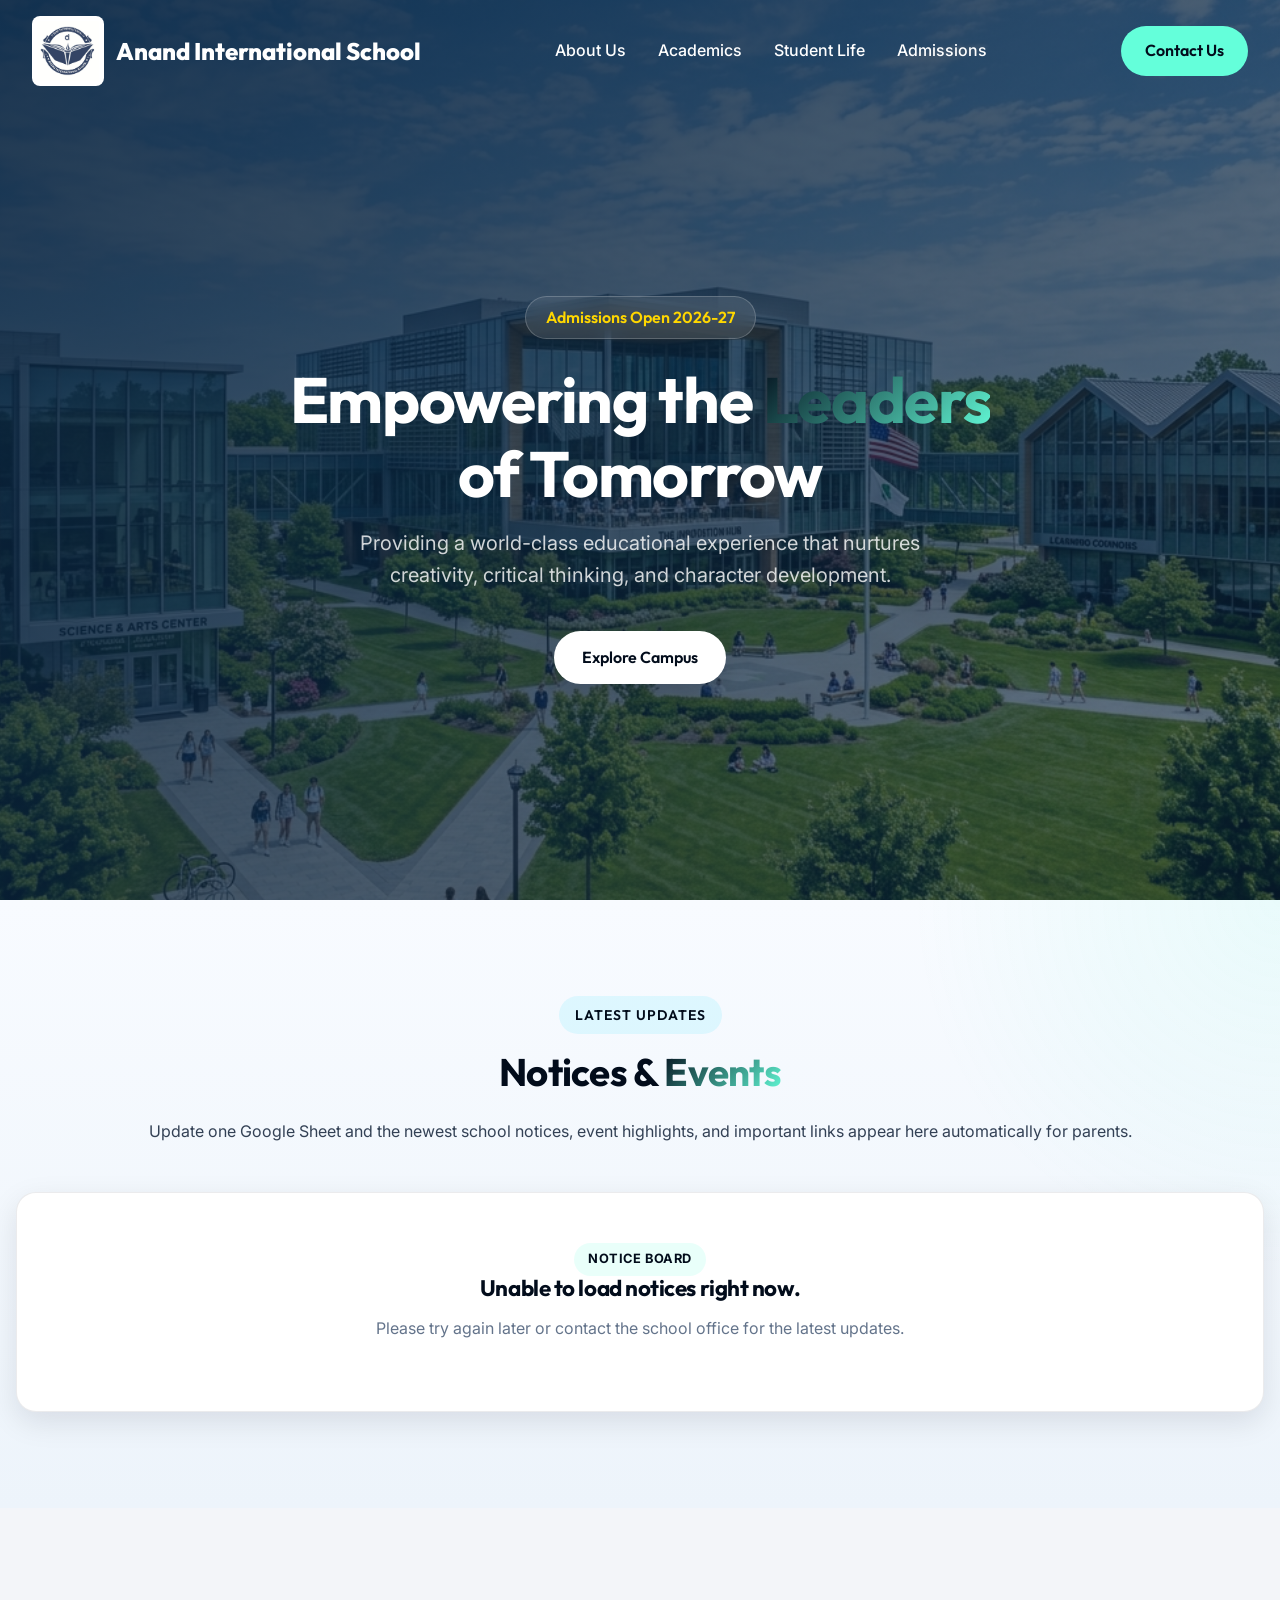
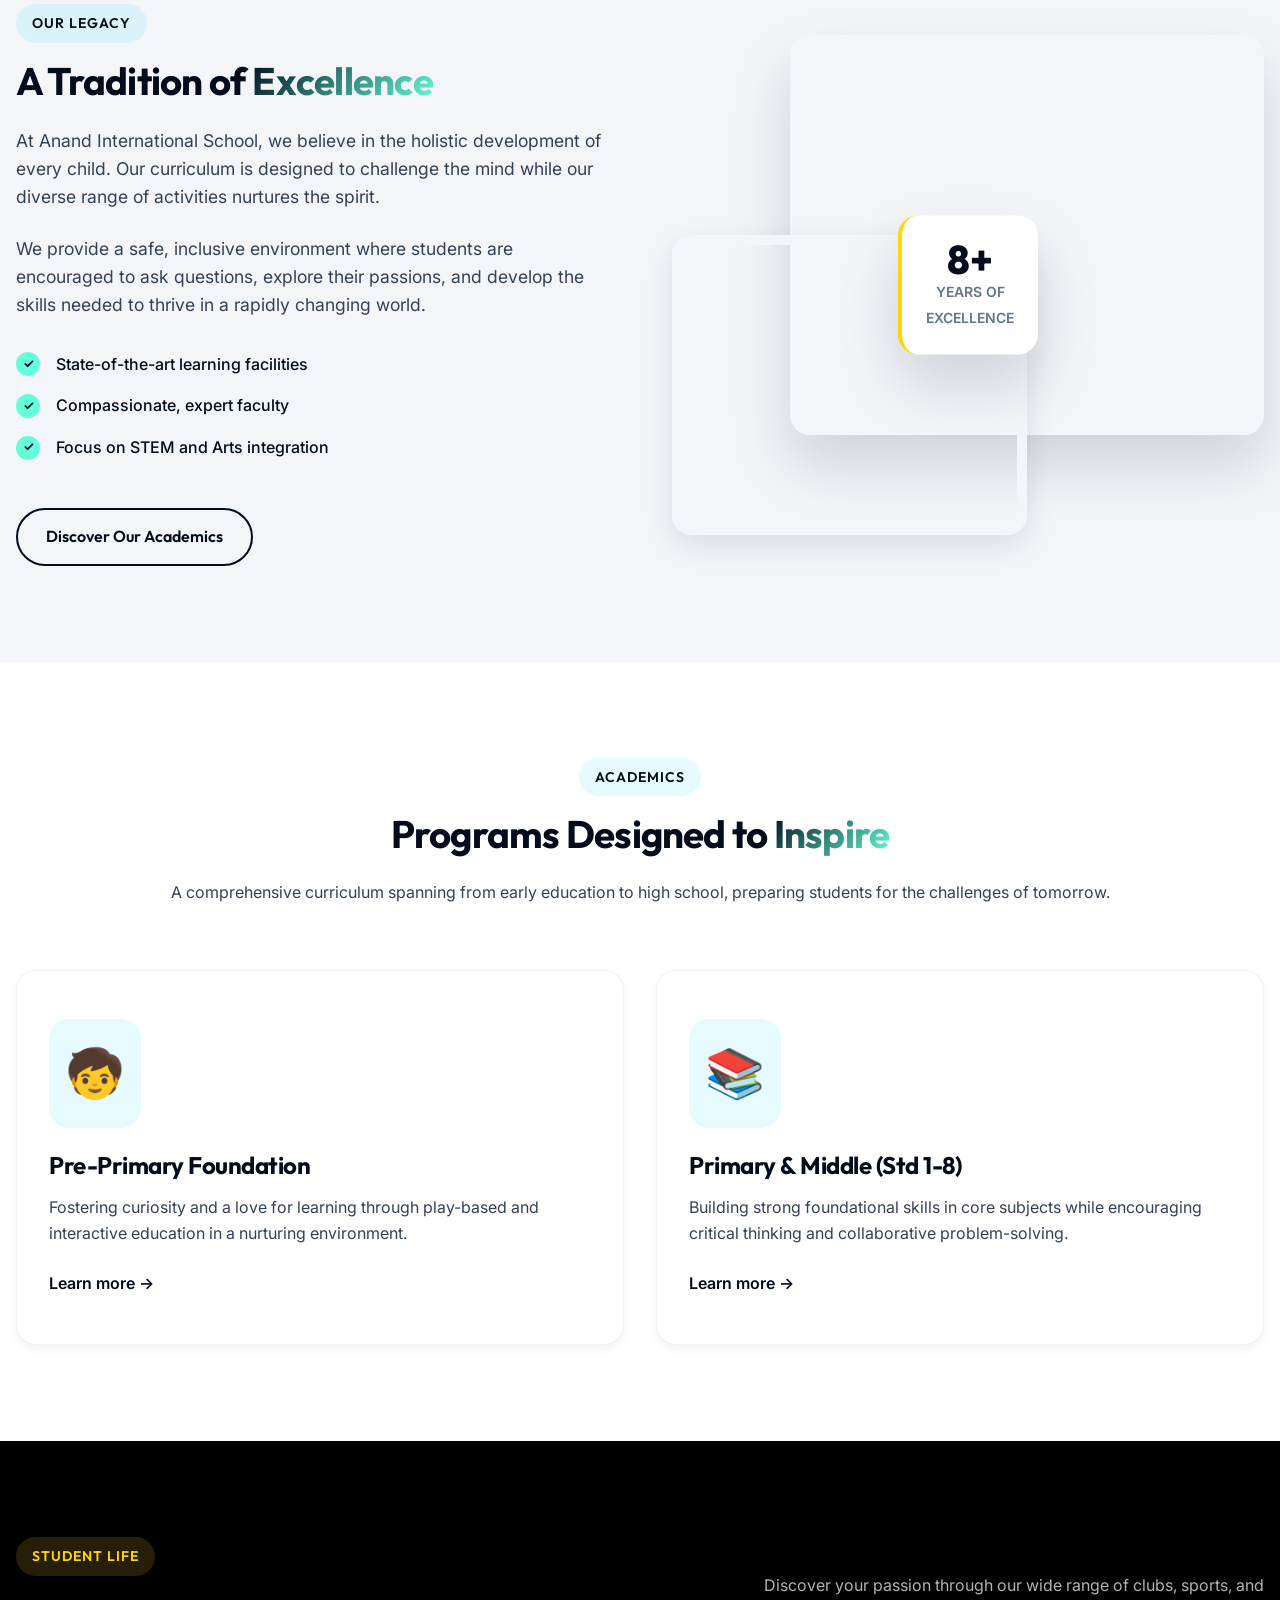
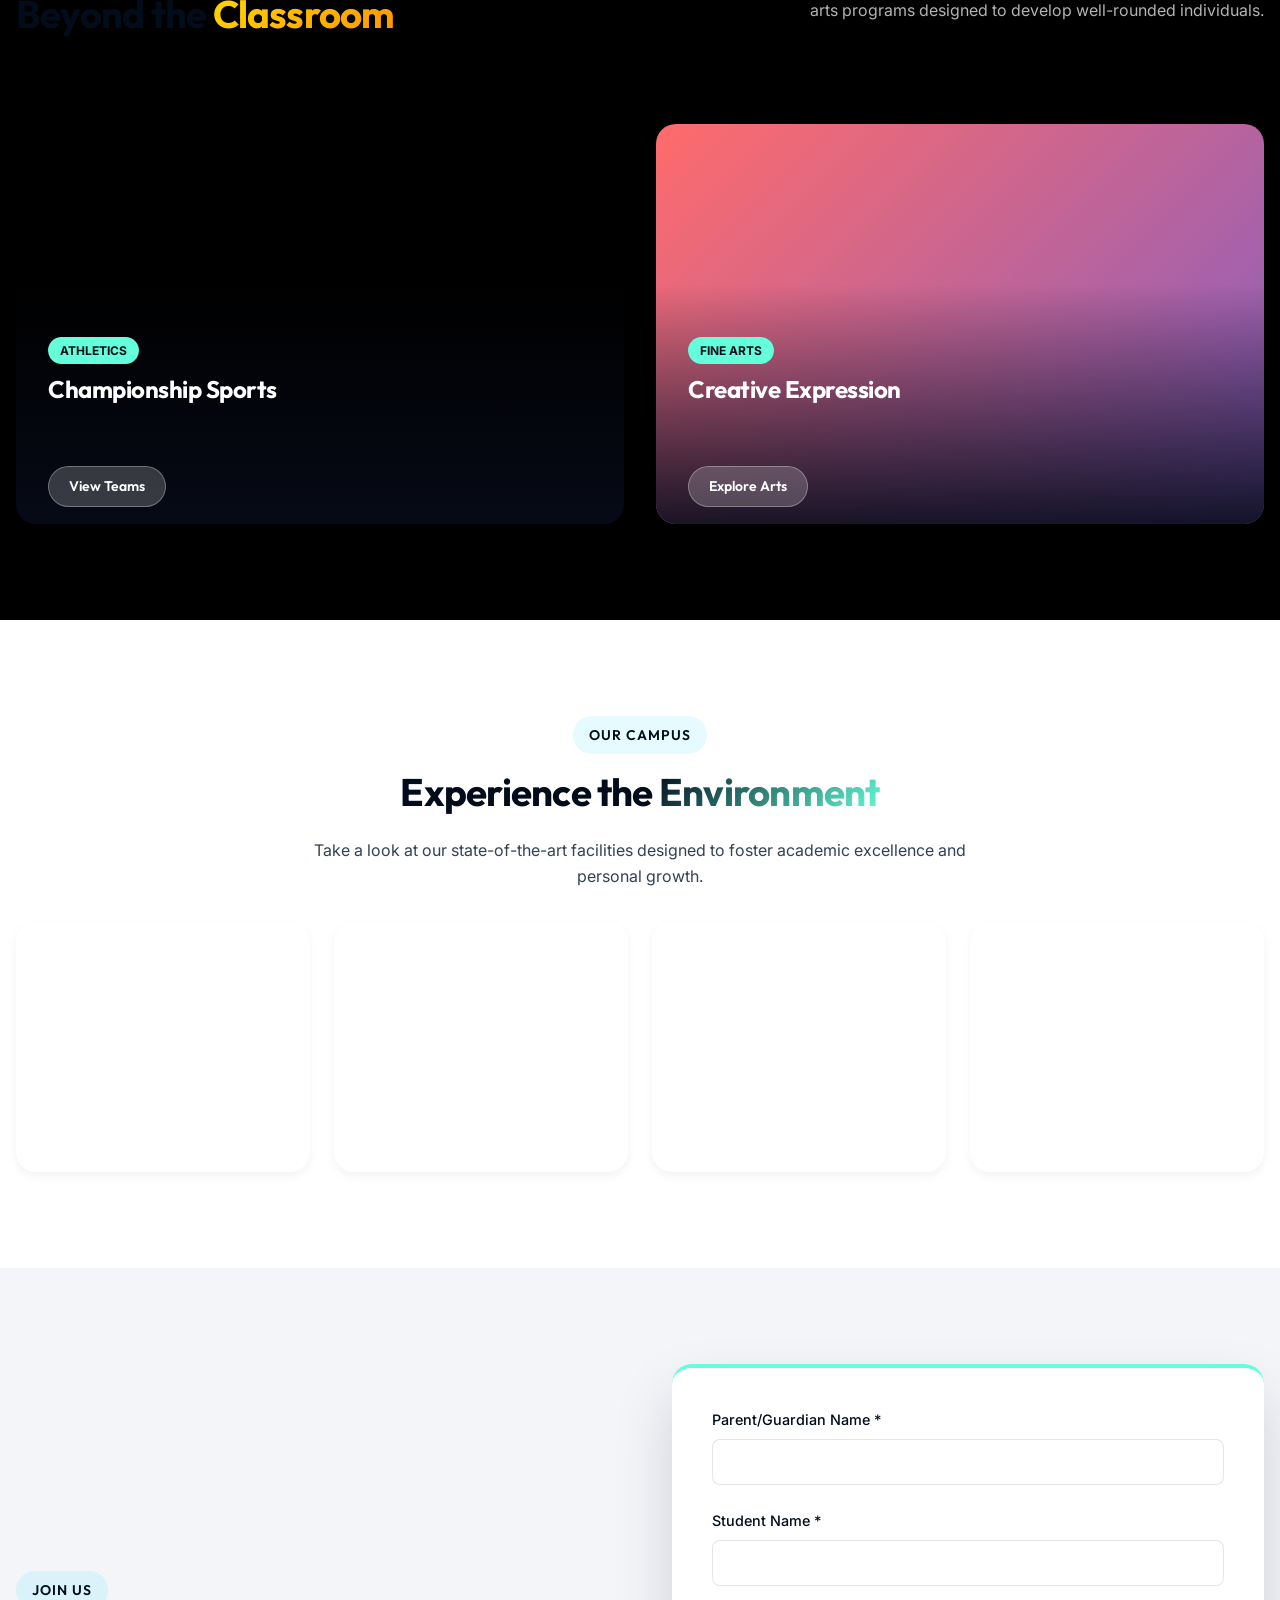
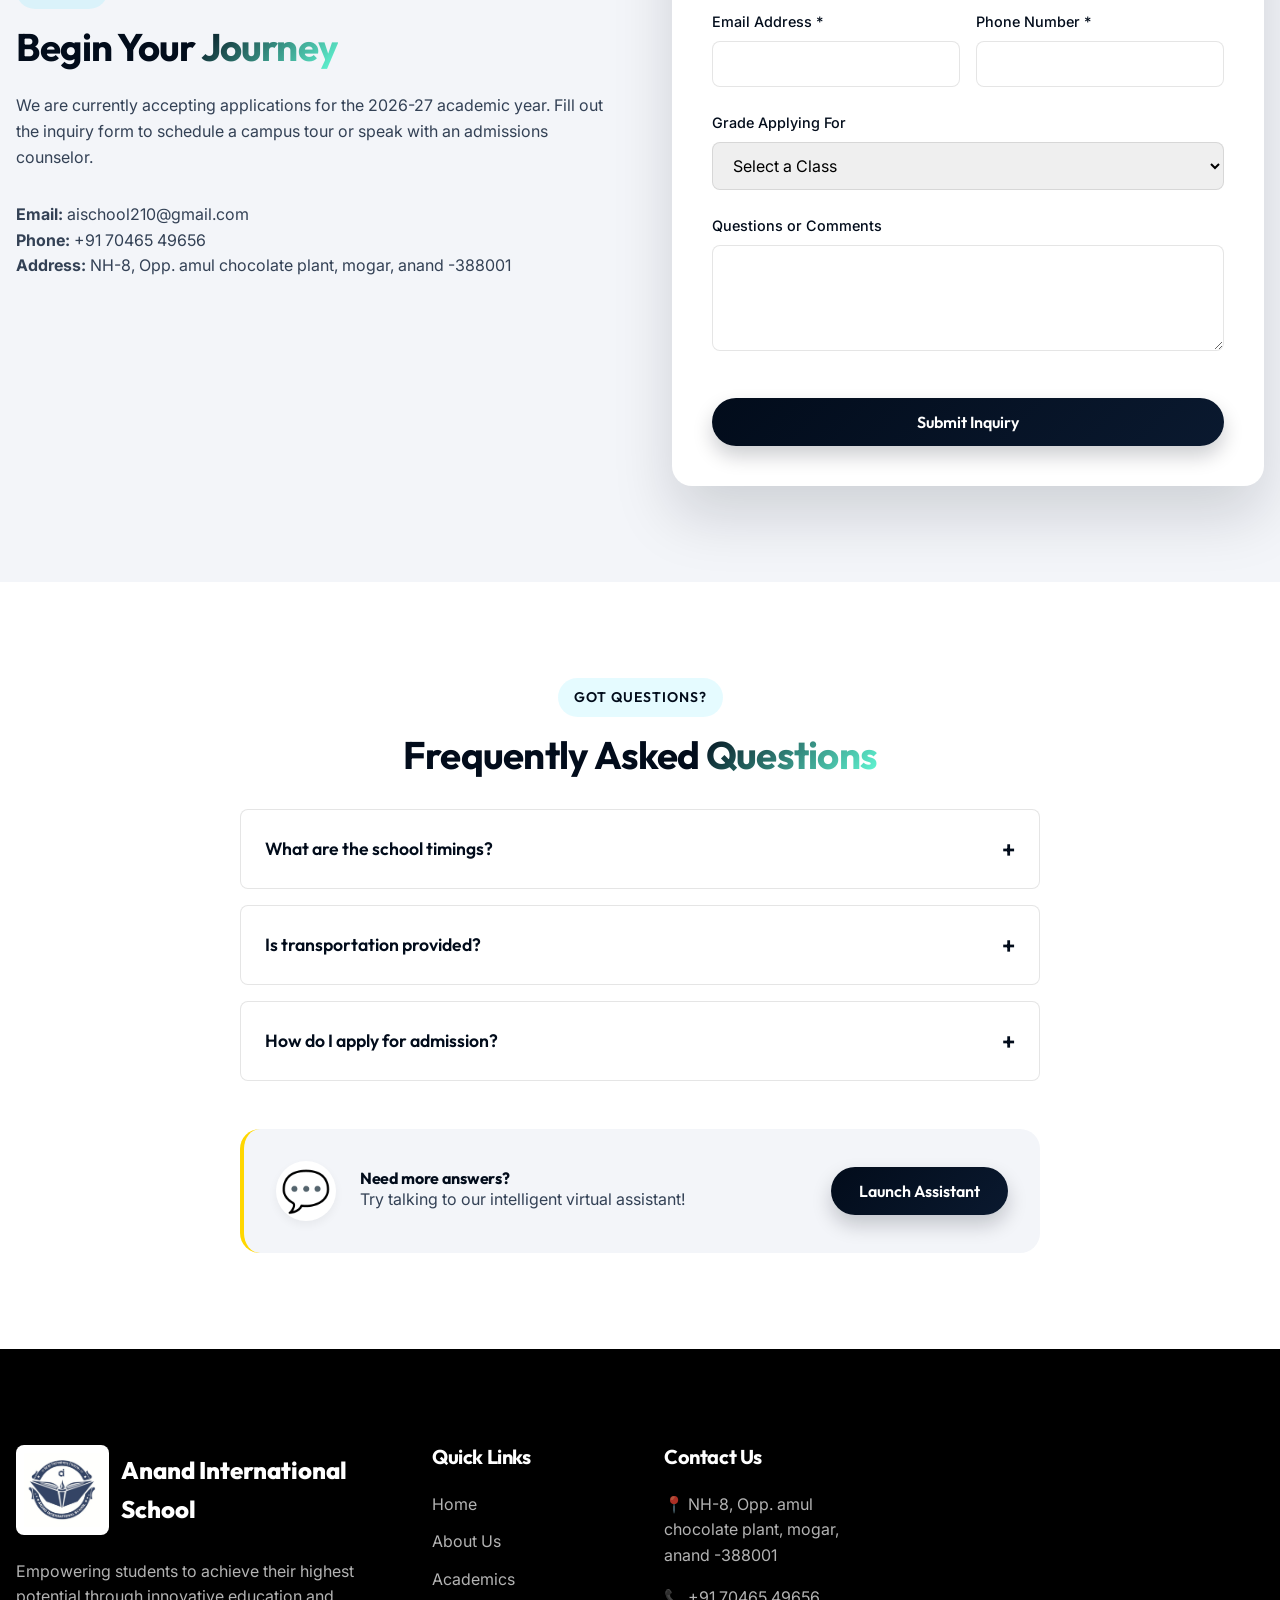
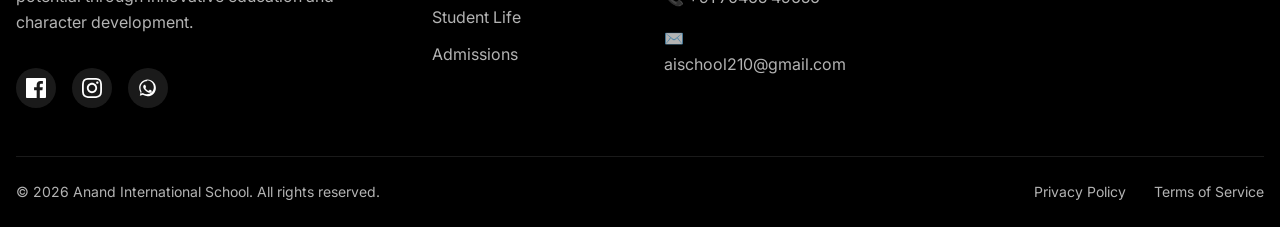
==== index.html @ 2aa581a9 "Update index.html" ====
<!DOCTYPE html>
<html lang="en">

<head>
    <meta charset="UTF-8">
    <meta name="viewport" content="width=device-width, initial-scale=1.0">
    <meta name="description"
        content="Welcome to Anand International School, empowering students for a brighter future. Discover our programs, extracurriculars, and campus life.">
    <title>Anand International School | Inspiring the Leaders of Tomorrow</title>

    <!-- Google Fonts -->
    <link rel="preconnect" href="https://fonts.googleapis.com">
    <link rel="preconnect" href="https://fonts.gstatic.com" crossorigin>
    <link
        href="https://fonts.googleapis.com/css2?family=Outfit:wght@300;400;500;600;700;800&family=Inter:wght@400;500;600&display=swap"
        rel="stylesheet">

    <link rel="stylesheet" href="styles.css">
</head>

<body>
    <!-- Navbar -->
    <nav class="navbar">
        <div class="nav-container">
            <a href="#" class="logo">
                <img src="logo.jpeg" alt="Anand International School Logo" class="logo-img">
                <span class="logo-text">Anand International School</span>
            </a>
            <div class="nav-links">
                <a href="#about" class="nav-link">About Us</a>
                <a href="academics.html" class="nav-link">Academics</a>
                <a href="student-life.html" class="nav-link">Student Life</a>
                <a href="#admissions" class="nav-link">Admissions</a>
            </div>
            <a href="tel:+917046549656" class="btn btn-nav">Contact Us</a>
            <button class="mobile-menu-btn" aria-label="Toggle Navigation">
                <span></span>
                <span></span>
                <span></span>
            </button>
        </div>
    </nav>

    <!-- Mobile Nav Overlay -->
    <div class="mobile-nav-overlay">
        <div class="mobile-nav-links">
            <a href="#about">About Us</a>
            <a href="academics.html">Academics</a>
            <a href="student-life.html">Student Life</a>
            <a href="#admissions">Admissions</a>
            <a href="tel:+917046549656" class="btn btn-primary">Contact Us</a>
        </div>
    </div>

    <!-- Hero Section -->
    <section class="hero" id="home">
        <!-- Using the generated hero background -->
        <div class="hero-bg" style="background-image: url('hero_bg_1776007280127.png')">
        </div>
        <div class="hero-overlay"></div>
        <div class="hero-content">
            <span class="badge fade-up">Admissions Open 2026-27</span>
            <h1 class="fade-up delay-1">Empowering the <span class="text-gradient">Leaders</span> of Tomorrow</h1>
            <p class="fade-up delay-2">Providing a world-class educational experience that nurtures creativity, critical
                thinking, and character development.</p>
            <div class="hero-buttons fade-up delay-3">
                <a href="#about" class="btn btn-secondary">Explore Campus</a>
            </div>
        </div>
    </section>

    <!-- Notices & Updates -->
    <section class="updates-section section-padding">
        <div class="container">
            <div class="section-header text-center fade-up">
                <div class="section-badge">Latest Updates</div>
                <h2 class="section-title">Notices & <span class="text-gradient">Events</span></h2>
                <p class="section-subtitle">Update one Google Sheet and the newest school notices, event highlights,
                    and important links appear here automatically for parents.</p>
            </div>

            <div class="notice-feed" id="dynamicNotices">
                <article class="notice-card notice-loading">
                    <div class="notice-card-content">
                        <span class="notice-chip">Loading</span>
                        <h3>Fetching latest notices...</h3>
                        <p>Please wait while we load the newest updates from the school notice board.</p>
                    </div>
                </article>
            </div>
        </div>
    </section>


    <!-- About Section -->
    <section id="about" class="about section-padding bg-light">
        <div class="container">
            <div class="about-grid">
                <div class="about-content fade-up">
                    <div class="section-badge">Our Legacy</div>
                    <h2 class="section-title">A Tradition of <span class="text-gradient">Excellence</span></h2>
                    <p>At Anand International School, we believe in the holistic development of every child. Our
                        curriculum is designed to challenge the mind while our diverse range of activities nurtures the
                        spirit.</p>
                    <p>We provide a safe, inclusive environment where students are encouraged to ask questions, explore
                        their passions, and develop the skills needed to thrive in a rapidly changing world.</p>

                    <ul class="feature-list">
                        <li><span class="icon">✓</span> State-of-the-art learning facilities</li>
                        <li><span class="icon">✓</span> Compassionate, expert faculty</li>
                        <li><span class="icon">✓</span> Focus on STEM and Arts integration</li>
                    </ul>

                    <a href="#academics" class="btn btn-outline mt-4">Discover Our Academics</a>
                </div>
                <div class="about-visual fade-up delay-2">
                    <div class="image-stack">
                        <div class="img-main"></div>
                        <div class="img-accent"></div>
                        <div class="experience-badge">
                            <span class="exp-num">8+</span>
                            <span class="exp-text">Years of<br>Excellence</span>
                        </div>
                    </div>
                </div>
            </div>
        </div>
    </section>

    <!-- Academic Programs -->
    <section id="academics" class="academics section-padding">
        <div class="container">
            <div class="section-header text-center fade-up">
                <div class="section-badge">Academics</div>
                <h2 class="section-title">Programs Designed to <span class="text-gradient">Inspire</span></h2>
                <p class="section-subtitle">A comprehensive curriculum spanning from early education to high school,
                    preparing students for the challenges of tomorrow.</p>
            </div>

            <div class="programs-grid mt-5">
                <!-- Program Card 1 -->
                <div class="program-card fade-up">
                    <div class="program-icon">🧒</div>
                    <h3>Pre-Primary Foundation</h3>
                    <p>Fostering curiosity and a love for learning through play-based and interactive education in a
                        nurturing environment.</p>
                    <a href="academics.html" class="learn-more">Learn more →</a>
                </div>

                <!-- Program Card 2 -->
                <div class="program-card fade-up delay-1">
                    <div class="program-icon">📚</div>
                    <h3>Primary & Middle (Std 1-8)</h3>
                    <p>Building strong foundational skills in core subjects while encouraging critical thinking and
                        collaborative problem-solving.</p>
                    <a href="academics.html" class="learn-more">Learn more →</a>
                </div>
            </div>
        </div>
    </section>

    <!-- Student Life & Extracurriculars -->
    <section id="activities" class="activities section-padding bg-dark text-white">
        <div class="container">
            <div class="section-header fade-up d-flex justify-between align-center">
                <div>
                    <div class="section-badge dark-mode">Student Life</div>
                    <h2 class="section-title">Beyond the <span class="text-gradient-gold">Classroom</span></h2>
                </div>
                <p class="header-desc">Discover your passion through our wide range of clubs, sports, and arts programs
                    designed to develop well-rounded individuals.</p>
            </div>

            <div class="activities-grid mt-5">
                <!-- Activity Card 1 -->
                <div class="activity-card fade-up"
                    style="background-image: url('file:///C:/Users/Admin/.gemini/antigravity/brain/113aab84-189d-41ed-86a9-54ff42d268e8/sports_1776007437529.png')">
                    <div class="card-gradient"></div>
                    <div class="card-content">
                        <span class="activity-category">Athletics</span>
                        <h3>Championship Sports</h3>
                        <p>We offer 15+ varsity sports focusing on teamwork, discipline, and excellence.</p>
                        <a href="student-life.html" class="btn btn-sm btn-glass mt-2">View Teams</a>
                    </div>
                </div>

                <!-- Activity Card 2 using gradient placeholder since image generation failed -->
                <div class="activity-card fade-up delay-1 arts-bg">
                    <div class="card-gradient"></div>
                    <div class="card-content">
                        <span class="activity-category">Fine Arts</span>
                        <h3>Creative Expression</h3>
                        <p>Music, theater, and visual arts programs that let creativity shine.</p>
                        <a href="student-life.html" class="btn btn-sm btn-glass mt-2">Explore Arts</a>
                    </div>
                </div>
            </div>
        </div>
    </section>

    <!-- Campus Gallery & Virtual Tour -->
    <section id="gallery" class="gallery section-padding text-center bg-white">
        <div class="container">
            <div class="section-badge fade-up">Our Campus</div>
            <h2 class="section-title fade-up delay-1">Experience the <span class="text-gradient">Environment</span></h2>
            <p class="fade-up delay-2 max-w-700 mx-auto">Take a look at our state-of-the-art facilities designed to
                foster academic excellence and personal growth.</p>



            <!-- Image Grid -->
            <div class="gallery-grid mt-4">
                <div class="gallery-item fade-up img-1" onclick="openLightbox(this)">
                    <div class="gallery-hover"><span>Library</span></div>
                </div>
                <div class="gallery-item fade-up delay-1 img-2" onclick="openLightbox(this)">
                    <div class="gallery-hover"><span>Science Lab</span></div>
                </div>
                <div class="gallery-item fade-up delay-2 img-3" onclick="openLightbox(this)">
                    <div class="gallery-hover"><span>Sports Complex</span></div>
                </div>
                <div class="gallery-item fade-up img-4" onclick="openLightbox(this)">
                    <div class="gallery-hover"><span>Classrooms</span></div>
                </div>
            </div>
        </div>
    </section>



    <!-- Image Lightbox -->
    <div id="lightboxModal" class="modal-overlay">
        <button class="close-modal" onclick="closeLightbox()">×</button>
        <img id="lightboxImg" class="lightbox-img" src="" alt="Campus Facility">
    </div>

    <!-- Admissions Inquiry Form Section -->
    <section id="admissions" class="admissions section-padding bg-light">
        <div class="container">
            <div class="admissions-grid">
                <div class="admissions-content fade-up">
                    <div class="section-badge">Join Us</div>
                    <h2 class="section-title">Begin Your <span class="text-gradient">Journey</span></h2>
                    <p>We are currently accepting applications for the 2026-27 academic year. Fill out the inquiry form
                        to schedule a campus tour or speak with an admissions counselor.</p>
                    <div class="contact-info mt-4">
                        <p><strong>Email:</strong> aischool210@gmail.com</p>
                        <p><strong>Phone:</strong> +91 70465 49656</p>
                        <p><strong>Address:</strong> NH-8, Opp. amul chocolate plant, mogar, anand -388001</p>
                    </div>
                </div>
                <div class="admissions-form-container fade-up delay-2">
                    <form action="https://api.web3forms.com/submit" method="POST" class="admissions-form">
                        <!-- Web3Forms Access Key: User must replace this if they want to secure it! -->
                        <input type="hidden" name="access_key" value="YOUR_ACCESS_KEY_HERE">
                        <input type="hidden" name="subject" value="New Admission Inquiry - Anand International School">
                        <input type="hidden" name="redirect" value="https://web3forms.com/success">

                        <div class="form-group">
                            <label for="parentName">Parent/Guardian Name *</label>
                            <input type="text" id="parentName" name="Parent Name" required>
                        </div>
                        <div class="form-group">
                            <label for="studentName">Student Name *</label>
                            <input type="text" id="studentName" name="Student Name" required>
                        </div>
                        <div class="form-row">
                            <div class="form-group">
                                <label for="email">Email Address *</label>
                                <input type="email" id="email" name="Email" required>
                            </div>
                            <div class="form-group">
                                <label for="phone">Phone Number *</label>
                                <input type="tel" id="phone" name="Phone" required>
                            </div>
                        </div>
                        <div class="form-group">
                            <label for="grade">Grade Applying For</label>
                            <select id="grade" name="Grade" required>
                                <option value="" disabled selected>Select a Class</option>
                                <option value="Pre-Primary">Pre-Primary (Playgroup / Jr.KG / Sr.KG)</option>
                                <option value="Class 1">Class 1</option>
                                <option value="Class 2">Class 2</option>
                                <option value="Class 3">Class 3</option>
                                <option value="Class 4">Class 4</option>
                                <option value="Class 5">Class 5</option>
                                <option value="Class 6">Class 6</option>
                                <option value="Class 7">Class 7</option>
                                <option value="Class 8">Class 8</option>
                            </select>
                        </div>
                        <div class="form-group">
                            <label for="message">Questions or Comments</label>
                            <textarea id="message" name="Message" rows="4"></textarea>
                        </div>
                        <button type="submit" class="btn btn-primary w-100 mt-2">Submit Inquiry</button>
                    </form>
                </div>
            </div>
        </div>
    </section>

    <!-- FAQ Section with Chatbot Stub -->
    <section id="faq" class="faq section-padding">
        <div class="container">
            <div class="faq-container">
                <div class="faq-header fade-up">
                    <div class="section-badge">Got Questions?</div>
                    <h2 class="section-title">Frequently Asked <span class="text-gradient">Questions</span></h2>
                </div>

                <div class="faq-accordion mt-4">
                    <div class="faq-item fade-up">
                        <button class="faq-question">
                            What are the school timings?
                            <span class="faq-icon">+</span>
                        </button>
                        <div class="faq-answer">
                            <p>Our regular school hours are from 8:00 AM to 3:00 PM, Monday through Friday.
                                Extracurricular activities typically run from 3:15 PM to 5:00 PM.</p>
                        </div>
                    </div>

                    <div class="faq-item fade-up delay-1">
                        <button class="faq-question">
                            Is transportation provided?
                            <span class="faq-icon">+</span>
                        </button>
                        <div class="faq-answer">
                            <p>Yes, we offer comprehensive bus routes covering most major neighborhoods. All our buses
                                are air-conditioned and GPS-tracked for safety.</p>
                        </div>
                    </div>

                    <div class="faq-item fade-up delay-2">
                        <button class="faq-question">
                            How do I apply for admission?
                            <span class="faq-icon">+</span>
                        </button>
                        <div class="faq-answer">
                            <p>You can begin the admission process by filling out the online inquiry form. Our
                                admissions team will then contact you to schedule a campus tour and assessment.</p>
                        </div>
                    </div>
                </div>

                <div class="chatbot-promo fade-up delay-3">
                    <div class="bot-icon">💬</div>
                    <div>
                        <h4>Need more answers?</h4>
                        <p>Try talking to our intelligent virtual assistant!</p>
                    </div>
                    <button class="btn btn-primary ml-auto" onclick="toggleChat()">Launch Assistant</button>
                </div>
            </div>
        </div>
    </section>

    <!-- Footer & Contact (Map) -->
    <footer id="contact" class="footer">
        <div class="container">
            <div class="footer-grid">
                <div class="footer-brand">
                    <a href="#" class="logo">
                        <img src="logo.jpeg" alt="Anand International School Logo" class="logo-img-footer">
                        <span class="logo-text text-white">Anand International School</span>
                    </a>
                    <p class="mt-3">Empowering students to achieve their highest potential through innovative education
                        and character development.</p>
                    <div class="social-links mt-4">
                        <a href="https://www.facebook.com/aischoolmogar/" aria-label="Facebook" target="_blank">
                            <svg width="20" height="20" fill="currentColor" viewBox="0 0 24 24">
                                <path
                                    d="M22.675 0h-21.35c-.732 0-1.325.593-1.325 1.325v21.351c0 .731.593 1.324 1.325 1.324h11.495v-9.294h-3.128v-3.622h3.128v-2.671c0-3.1 1.893-4.788 4.659-4.788 1.325 0 2.463.099 2.795.143v3.24l-1.918.001c-1.504 0-1.795.715-1.795 1.763v2.313h3.587l-.467 3.622h-3.12v9.293h6.116c.73 0 1.323-.593 1.323-1.325v-21.35c0-.732-.593-1.325-1.325-1.325z" />
                            </svg>
                        </a>
                        <a href="https://www.instagram.com/explore/locations/1679887968689428/anand-international-school/recent/"
                            aria-label="Instagram" target="_blank">
                            <svg width="20" height="20" fill="currentColor" viewBox="0 0 24 24">
                                <path
                                    d="M12 2.163c3.204 0 3.584.012 4.85.07 3.252.148 4.771 1.691 4.919 4.919.058 1.265.069 1.645.069 4.849 0 3.205-.012 3.584-.069 4.849-.149 3.225-1.664 4.771-4.919 4.919-1.266.058-1.644.07-4.85.07-3.204 0-3.584-.012-4.849-.07-3.26-.149-4.771-1.699-4.919-4.92-.058-1.265-.07-1.644-.07-4.849 0-3.204.013-3.583.07-4.849.149-3.227 1.664-4.771 4.919-4.919 1.266-.057 1.645-.069 4.849-.069v-2.162zm0-2.163c-3.259 0-3.667.014-4.947.072-4.358.2-6.78 2.618-6.98 6.98-.059 1.281-.073 1.689-.073 4.948 0 3.259.014 3.668.072 4.948.2 4.358 2.618 6.78 6.98 6.98 1.281.058 1.689.072 4.948.072 3.259 0 3.668-.014 4.948-.072 4.354-.2 6.782-2.618 6.979-6.98.059-1.28.073-1.689.073-4.948 0-3.259-.014-3.667-.072-4.947-.196-4.354-2.617-6.78-6.979-6.98-1.281-.059-1.69-.073-4.949-.073zm0 5.838c-3.403 0-6.162 2.759-6.162 6.162s2.759 6.163 6.162 6.163 6.162-2.759 6.162-6.163c0-3.403-2.759-6.162-6.162-6.162zm0 10.162c-2.209 0-4-1.79-4-4 0-2.209 1.791-4 4-4s4 1.791 4 4c0 2.21-1.791 4-4 4zm6.406-11.845c-.796 0-1.441.645-1.441 1.44s.645 1.44 1.441 1.44c.795 0 1.439-.645 1.439-1.44s-.644-1.44-1.439-1.44z" />
                            </svg>
                        </a>
                        <a href="https://wa.me/917046549656" aria-label="WhatsApp" target="_blank">
                            <svg width="20" height="20" fill="currentColor" viewBox="0 0 24 24">
                                <path
                                    d="M11.42 21.815a10.02 10.02 0 01-5.118-1.4l-.366-.217-3.8.995 1.013-3.705-.238-.378a9.98 9.98 0 01-1.523-5.28C1.388 6.302 5.86 1.83 11.42 1.83c5.56 0 10.032 4.472 10.032 10.031 0 5.56-4.472 10.032-10.032 10.032v-.078zm0-18.3c-4.636 0-8.411 3.775-8.411 8.412 0 1.484.388 2.936 1.124 4.215l.135.234-.64 2.345 2.4-.63.226.134a8.347 8.347 0 004.28 1.168c4.637 0 8.412-3.775 8.412-8.411 0-4.637-3.775-8.411-8.411-8.411zm4.619 11.455c-.253-.127-1.498-.74-1.73-.825-.231-.085-.4-.127-.569.127-.168.254-.654.825-.801.993-.148.169-.296.19-.549.064-.253-.127-1.07-.394-2.038-1.255-.753-.671-1.261-1.5-1.409-1.753-.148-.254-.016-.39.111-.518.114-.114.253-.298.379-.446.126-.149.168-.255.253-.424.084-.169.042-.317-.021-.444-.063-.127-.569-1.373-.779-1.881-.205-.495-.413-.428-.569-.436-.148-.008-.316-.008-.485-.008a.92.92 0 00-.675.317c-.232.254-.886.866-.886 2.112s.907 2.453 1.034 2.622c.126.169 1.787 2.73 4.33 3.826.604.261 1.075.417 1.442.534.606.193 1.157.165 1.593.1.488-.073 1.498-.612 1.708-1.203.211-.591.211-1.097.148-1.204-.063-.106-.231-.169-.484-.296z" />
                            </svg>
                        </a>
                    </div>
                </div>

                <div class="footer-links">
                    <h4>Quick Links</h4>
                    <ul>
                        <li><a href="#home">Home</a></li>
                        <li><a href="#about">About Us</a></li>
                        <li><a href="academics.html">Academics</a></li>
                        <li><a href="student-life.html">Student Life</a></li>
                        <li><a href="#admissions">Admissions</a></li>
                    </ul>
                </div>

                <div class="footer-contact">
                    <h4>Contact Us</h4>
                    <p>📍 NH-8, Opp. amul chocolate plant, mogar, anand -388001</p>
                    <p>📞 <a href="tel:+917046549656">+91 70465 49656</a></p>
                    <p>✉️ <a href="mailto:aischool210@gmail.com">aischool210@gmail.com</a></p>
                </div>

                <div class="footer-map">
                    <!-- Google Maps Iframe -->
                    <iframe
                        src="https://maps.google.com/maps?q=NH-8,Opp.amul%20chocolate%20plant,mogar,anand%20-388001&t=&z=13&ie=UTF8&iwloc=&output=embed"
                        width="100%" height="200" style="border:0; border-radius: 12px;" allowfullscreen=""
                        loading="lazy" referrerpolicy="no-referrer-when-downgrade"></iframe>
                </div>
            </div>

            <div class="footer-bottom">
                <p>&copy; 2026 Anand International School. All rights reserved.</p>
                <div class="legal-links">
                    <a href="#">Privacy Policy</a>
                    <a href="#">Terms of Service</a>
                </div>
            </div>
        </div>
    </footer>

    

    <!-- Chatbot UI Overlay -->
    <div class="chatbot-window" id="chatbot">
        <div class="chat-header">
            <div>
                <h4>AIS Assistant</h4>
                <p>Online</p>
            </div>
            <button class="close-chat" onclick="toggleChat()">×</button>
        </div>
        <div class="chat-messages" id="chatMessages">
            <div class="message bot">
                Hi there! Welcome to Anand International School. How can I help you today?
            </div>
        </div>
        <div class="chat-input">
            <input type="text" id="chatInput" placeholder="Ask a question..." onkeypress="handleChat(event)">
            <button onclick="sendChatMessage()">Send</button>
        </div>
    </div>

    <script src="script.js"></script>
</body>

</html>
---- styles.css ----
/* =========================================
   CSS VARIABLES & DESIGN SYSTEM
========================================= */
:root {
    /* Color Palette */
    --clr-primary: #020C1B; /* Ultra Deep Navy */
    --clr-primary-light: #0A192F;
    --clr-secondary: #64FFDA; /* Premium Mint Cyan */
    --clr-accent: #FFD700; /* Rich Gold */
    
    --clr-dark: #000000;
    --clr-light: #F3F5F9;
    --clr-white: #FFFFFF;
    --clr-text: #334155;
    --clr-text-light: #64748B;
    
    /* Typography */
    --font-heading: 'Outfit', sans-serif;
    --font-body: 'Inter', sans-serif;
    
    /* Spacing */
    --sp-xs: 0.5rem;
    --sp-sm: 1rem;
    --sp-md: 2rem;
    --sp-lg: 4rem;
    --sp-xl: 6rem;
    
    /* Transitions */
    --transition-fast: 0.25s ease-in-out;
    --transition-smooth: 0.5s cubic-bezier(0.25, 1, 0.3, 1);
    
    /* Shadows */
    --shadow-sm: 0 4px 10px rgba(2, 12, 27, 0.05);
    --shadow-md: 0 10px 30px rgba(2, 12, 27, 0.1);
    --shadow-lg: 0 30px 60px rgba(2, 12, 27, 0.15);
    --shadow-glow: 0 0 25px rgba(100, 255, 218, 0.5);
    
    /* Border Radius */
    --br-sm: 8px;
    --br-md: 20px;
    --br-lg: 32px;
    --br-full: 9999px;
}

/* =========================================
   RESET & BASE STYLES
========================================= */
* {
    margin: 0;
    padding: 0;
    box-sizing: border-box;
}

html {
    scroll-behavior: smooth;
    font-size: 16px;
}

body {
    font-family: var(--font-body);
    color: var(--clr-text);
    line-height: 1.6;
    background-color: var(--clr-white);
    overflow-x: hidden;
}

h1, h2, h3, h4, h5, h6 {
    font-family: var(--font-heading);
    color: var(--clr-primary);
    line-height: 1.15;
    font-weight: 700;
    letter-spacing: -0.02em;
}

a {
    text-decoration: none;
    color: inherit;
    transition: var(--transition-fast);
}

ul {
    list-style: none;
}

img {
    max-width: 100%;
    height: auto;
    display: block;
}

.container {
    width: 100%;
    max-width: 1280px;
    margin: 0 auto;
    padding: 0 var(--sp-sm);
}

.section-padding {
    padding: var(--sp-xl) 0;
}

.bg-light { background-color: var(--clr-light); }
.bg-dark { background-color: var(--clr-dark); }
.text-white { color: var(--clr-white) !important; }

/* Utilities */
.text-center { text-align: center; }
.mt-2 { margin-top: var(--sp-sm); }
.mt-3 { margin-top: 1.5rem; }
.mt-4 { margin-top: var(--sp-md); }
.mt-5 { margin-top: var(--sp-lg); }
.ml-auto { margin-left: auto; }
.d-flex { display: flex; }
.justify-between { justify-content: space-between; }
.align-center { align-items: center; }

/* Gradients */
.text-gradient {
    background: linear-gradient(135deg, var(--clr-primary), var(--clr-secondary));
    -webkit-background-clip: text;
    -webkit-text-fill-color: transparent;
    background-clip: text;
}

.text-gradient-gold {
    background: linear-gradient(135deg, var(--clr-accent), #FF9500);
    -webkit-background-clip: text;
    -webkit-text-fill-color: transparent;
    background-clip: text;
}

/* Badges */
.section-badge {
    display: inline-block;
    padding: 0.5rem 1rem;
    background: rgba(0, 212, 255, 0.1);
    color: var(--clr-primary);
    font-family: var(--font-heading);
    font-weight: 600;
    font-size: 0.875rem;
    border-radius: var(--br-full);
    margin-bottom: 1rem;
    text-transform: uppercase;
    letter-spacing: 1px;
}

.section-badge.dark-mode {
    background: rgba(255, 200, 55, 0.15);
    color: var(--clr-accent);
}

/* Buttons */
.btn {
    display: inline-flex;
    align-items: center;
    justify-content: center;
    padding: 0.875rem 1.75rem;
    font-family: var(--font-heading);
    font-weight: 600;
    border-radius: var(--br-full);
    cursor: pointer;
    transition: var(--transition-smooth);
    border: none;
    font-size: 1rem;
}

.btn-primary {
    background: linear-gradient(135deg, var(--clr-primary), var(--clr-primary-light));
    color: var(--clr-white);
    box-shadow: 0 10px 20px rgba(2, 12, 27, 0.2);
}

.btn-primary:hover {
    transform: translateY(-4px);
    box-shadow: 0 15px 30px rgba(2, 12, 27, 0.3), var(--shadow-glow);
    color: var(--clr-secondary);
}

.btn-secondary {
    background-color: var(--clr-white);
    color: var(--clr-primary);
    box-shadow: var(--shadow-md);
}

.btn-secondary:hover {
    box-shadow: var(--shadow-lg);
    transform: translateY(-4px);
    color: var(--clr-primary-light);
}

.btn-outline {
    background: transparent;
    border: 2px solid var(--clr-primary);
    color: var(--clr-primary);
}

.btn-outline:hover {
    background: var(--clr-primary);
    color: var(--clr-white);
}

.btn-glass {
    background: rgba(255, 255, 255, 0.2);
    backdrop-filter: blur(10px);
    border: 1px solid rgba(255, 255, 255, 0.3);
    color: var(--clr-white);
}

.btn-glass:hover {
    background: rgba(255, 255, 255, 0.3);
}

.btn-sm {
    padding: 0.5rem 1.25rem;
    font-size: 0.875rem;
}

/* =========================================
   NAVIGATION
========================================= */
.navbar {
    position: fixed;
    top: 0;
    left: 0;
    width: 100%;
    z-index: 1000;
    padding: 1rem 0;
    transition: var(--transition-smooth);
    background: transparent;
}

.navbar.scrolled {
    background: rgba(255, 255, 255, 0.85);
    backdrop-filter: blur(20px);
    -webkit-backdrop-filter: blur(20px);
    box-shadow: var(--shadow-md);
    padding: 0.75rem 0;
    border-bottom: 1px solid rgba(255, 255, 255, 0.3);
}

.nav-container {
    max-width: 1280px;
    margin: 0 auto;
    padding: 0 var(--sp-md);
    display: flex;
    justify-content: space-between;
    align-items: center;
}

.logo {
    display: flex;
    align-items: center;
    gap: 0.75rem;
    font-family: var(--font-heading);
    font-weight: 800;
    font-size: 1.5rem;
    color: var(--clr-white);
    z-index: 1001; /* Above mobile menu overlay */
}

.navbar.scrolled .logo { color: var(--clr-primary); }

.logo-img {
    height: 70px;
    width: auto;
    object-fit: contain;
    background: var(--clr-white);
    padding: 5px;
    border-radius: var(--br-sm);
}

.logo-img-footer {
    height: 90px;
    width: auto;
    object-fit: contain;
    background: var(--clr-white);
    padding: 8px;
    border-radius: var(--br-sm);
}

.logo-icon {
    display: flex;
    align-items: center;
    justify-content: center;
    width: 40px;
    height: 40px;
    background: var(--clr-accent);
    color: var(--clr-primary);
    border-radius: var(--br-sm);
    font-size: 1.25rem;
}

.nav-links {
    display: flex;
    gap: 2rem;
}

.nav-link {
    color: var(--clr-white);
    font-weight: 500;
    font-size: 1rem;
    position: relative;
}

.navbar.scrolled .nav-link { color: var(--clr-text); }

.nav-link::after {
    content: '';
    position: absolute;
    bottom: -4px;
    left: 0;
    width: 0;
    height: 2px;
    background: var(--clr-secondary);
    transition: var(--transition-fast);
}

.nav-link:hover::after, .nav-link.active::after {
    width: 100%;
}

.btn-nav {
    background: var(--clr-secondary);
    color: var(--clr-primary);
    padding: 0.75rem 1.5rem;
}

.btn-nav:hover { background: var(--clr-white); color: var(--clr-primary); }

.mobile-menu-btn {
    display: none;
    background: transparent;
    border: none;
    cursor: pointer;
    flex-direction: column;
    gap: 5px;
    z-index: 1001;
}

.mobile-menu-btn span {
    display: block;
    width: 25px;
    height: 3px;
    background: var(--clr-white);
    border-radius: 3px;
    transition: var(--transition-fast);
}

.navbar.scrolled .mobile-menu-btn span { background: var(--clr-primary); }

.mobile-nav-overlay {
    position: fixed;
    top: 0;
    left: 0;
    width: 100%;
    height: 100vh;
    background: var(--clr-primary);
    z-index: 999;
    display: flex;
    align-items: center;
    justify-content: center;
    opacity: 0;
    pointer-events: none;
    transition: var(--transition-smooth);
}

.mobile-nav-overlay.active {
    opacity: 1;
    pointer-events: all;
}

.mobile-nav-links {
    display: flex;
    flex-direction: column;
    align-items: center;
    gap: 2rem;
}

.mobile-nav-links a {
    color: var(--clr-white);
    font-size: 1.5rem;
    font-family: var(--font-heading);
    font-weight: 600;
}

/* =========================================
   HERO SECTION
========================================= */
.hero {
    position: relative;
    height: 100vh;
    min-height: 600px;
    display: flex;
    align-items: center;
    justify-content: center;
    overflow: hidden;
}

.hero-bg {
    position: absolute;
    top: 0;
    left: 0;
    width: 100%;
    height: 100%;
    background-size: cover;
    background-position: center;
    z-index: -2;
    transform: scale(1.05); /* Slight zoom for dramatic effect */
    animation: slowZoom 20s ease infinite alternate;
}

@keyframes slowZoom {
    0% { transform: scale(1); }
    100% { transform: scale(1.1); }
}

.hero-overlay {
    position: absolute;
    top: 0;
    left: 0;
    width: 100%;
    height: 100%;
    background: linear-gradient(135deg, rgba(10,37,64,0.9) 0%, rgba(10,37,64,0.6) 100%);
    z-index: -1;
}

.hero-content {
    text-align: center;
    color: var(--clr-white);
    max-width: 800px;
    padding: 0 var(--sp-md);
    margin-top: 5rem;
}

.badge {
    display: inline-block;
    padding: 0.5rem 1.25rem;
    background: rgba(255, 255, 255, 0.1);
    backdrop-filter: blur(10px);
    border: 1px solid rgba(255,255,255,0.2);
    border-radius: var(--br-full);
    font-family: var(--font-heading);
    font-weight: 600;
    margin-bottom: 1.5rem;
    color: var(--clr-accent);
}

.hero-content h1 {
    font-size: clamp(2.5rem, 5vw, 4.5rem);
    color: var(--clr-white);
    margin-bottom: 1rem;
}

.hero-content p {
    font-size: clamp(1rem, 2vw, 1.25rem);
    color: rgba(255,255,255,0.8);
    margin-bottom: 2.5rem;
    max-width: 600px;
    margin-left: auto;
    margin-right: auto;
}

.hero-buttons {
    display: flex;
    gap: 1rem;
    justify-content: center;
}

/* =========================================
   NOTICES TICKER
========================================= */
.updates-section {
    background:
        radial-gradient(circle at top right, rgba(100, 255, 218, 0.10), transparent 26%),
        linear-gradient(180deg, #f8fbff 0%, #edf4fb 100%);
}

.notice-feed {
    display: grid;
    grid-template-columns: repeat(3, minmax(0, 1fr));
    gap: 1.5rem;
    margin-top: 3rem;
}

.notice-card {
    display: flex;
    flex-direction: column;
    min-height: 100%;
    background: var(--clr-white);
    border-radius: var(--br-md);
    overflow: hidden;
    box-shadow: var(--shadow-md);
    border: 1px solid rgba(2, 12, 27, 0.08);
    transition: var(--transition-smooth);
}

.notice-card:hover {
    transform: translateY(-8px);
    box-shadow: var(--shadow-lg);
}

.notice-card-image {
    aspect-ratio: 16 / 9;
    background-size: cover;
    background-position: center;
    background-color: var(--clr-primary-light);
}

.notice-card-content {
    display: flex;
    flex: 1;
    flex-direction: column;
    padding: 1.5rem;
}

.notice-card-meta {
    display: flex;
    align-items: center;
    justify-content: space-between;
    gap: 0.75rem;
    margin-bottom: 1rem;
}

.notice-chip {
    display: inline-flex;
    align-items: center;
    justify-content: center;
    padding: 0.4rem 0.9rem;
    border-radius: var(--br-full);
    background: rgba(100, 255, 218, 0.14);
    color: var(--clr-primary);
    font-size: 0.8rem;
    font-weight: 700;
    letter-spacing: 0.04em;
    text-transform: uppercase;
}

.notice-date {
    color: var(--clr-text-light);
    font-size: 0.9rem;
    font-weight: 500;
}

.notice-card h3 {
    font-size: 1.4rem;
    margin-bottom: 0.9rem;
}

.notice-card p {
    color: var(--clr-text-light);
    margin-bottom: 1.25rem;
}

.notice-link {
    margin-top: auto;
    display: inline-flex;
    align-items: center;
    gap: 0.45rem;
    color: var(--clr-primary);
    font-weight: 700;
}

.notice-link:hover {
    color: var(--clr-primary-light);
    gap: 0.7rem;
}

.notice-loading,
.notice-empty {
    grid-column: 1 / -1;
    min-height: 220px;
    justify-content: center;
}

.notice-loading .notice-card-content,
.notice-empty .notice-card-content {
    justify-content: center;
    text-align: center;
    align-items: center;
}


/* =========================================
   ABOUT SECTION
========================================= */
.about-grid {
    display: grid;
    grid-template-columns: 1fr 1fr;
    gap: 4rem;
    align-items: center;
}

.section-title {
    font-size: clamp(2rem, 3vw, 3rem);
    margin-bottom: 1.5rem;
}

.about-content p {
    margin-bottom: 1.5rem;
    font-size: 1.1rem;
}

.feature-list {
    margin-top: 2rem;
}

.feature-list li {
    display: flex;
    align-items: center;
    gap: 1rem;
    margin-bottom: 1rem;
    font-weight: 500;
    color: var(--clr-primary);
}

.feature-list .icon {
    display: flex;
    align-items: center;
    justify-content: center;
    width: 24px;
    height: 24px;
    background: var(--clr-secondary);
    color: var(--clr-primary);
    border-radius: 50%;
    font-size: 0.8rem;
    font-weight: bold;
}

.image-stack {
    position: relative;
    width: 100%;
    height: 500px;
}

.img-main {
    position: absolute;
    top: 0;
    right: 0;
    width: 80%;
    height: 80%;
    background: url('https://images.unsplash.com/photo-1523050854058-8df90110c9f1?ixlib=rb-4.0.3&auto=format&fit=crop&w=800&q=80') center/cover;
    border-radius: var(--br-md);
    box-shadow: var(--shadow-lg);
}

.img-accent {
    position: absolute;
    bottom: 0;
    left: 0;
    width: 60%;
    height: 60%;
    background: url('https://images.unsplash.com/photo-1509062522246-3755977927d7?ixlib=rb-4.0.3&auto=format&fit=crop&w=800&q=80') center/cover;
    border-radius: var(--br-md);
    border: 10px solid var(--clr-light);
    box-shadow: var(--shadow-md);
}

.experience-badge {
    position: absolute;
    top: 50%;
    left: 50%;
    transform: translate(-50%, -50%);
    background: var(--clr-white);
    padding: 1.5rem;
    border-radius: var(--br-md);
    text-align: center;
    box-shadow: var(--shadow-lg);
    border-left: 4px solid var(--clr-accent);
}

.exp-num {
    display: block;
    font-size: 2.5rem;
    font-family: var(--font-heading);
    font-weight: 800;
    color: var(--clr-primary);
    line-height: 1;
}

.exp-text {
    font-size: 0.875rem;
    font-weight: 600;
    color: var(--clr-text-light);
    text-transform: uppercase;
}

/* =========================================
   ACADEMICS SECTION
========================================= */
.programs-grid {
    display: grid;
    grid-template-columns: repeat(auto-fit, minmax(300px, 1fr));
    gap: 2rem;
}

.program-card {
    background: var(--clr-white);
    padding: 3rem 2rem;
    border-radius: var(--br-md);
    box-shadow: var(--shadow-sm);
    transition: var(--transition-smooth);
    position: relative;
    overflow: hidden;
    border: 1px solid rgba(0,0,0,0.05);
}

.program-card::before {
    content: '';
    position: absolute;
    top: 0;
    left: 0;
    width: 100%;
    height: 4px;
    background: linear-gradient(to right, var(--clr-primary), var(--clr-secondary));
    transform: scaleX(0);
    transform-origin: left;
    transition: var(--transition-smooth);
}

.program-card:hover {
    transform: translateY(-10px);
    box-shadow: var(--shadow-lg);
}

.program-card:hover::before {
    transform: scaleX(1);
}

.program-icon {
    font-size: 3rem;
    margin-bottom: 1.5rem;
    display: inline-block;
    padding: 1rem;
    background: rgba(0, 212, 255, 0.1);
    border-radius: var(--br-md);
}

.program-card h3 {
    font-size: 1.5rem;
    margin-bottom: 1rem;
}

.learn-more {
    display: inline-block;
    margin-top: 1.5rem;
    font-weight: 600;
    color: var(--clr-primary);
    position: relative;
}

.learn-more::after {
    content: '';
    position: absolute;
    bottom: -2px;
    left: 0;
    width: 0;
    height: 2px;
    background: var(--clr-secondary);
    transition: var(--transition-fast);
}

.learn-more:hover::after { width: 100%; }

/* =========================================
   ACTIVITIES SECTION
========================================= */
.header-desc {
    max-width: 500px;
    color: rgba(255,255,255,0.7);
    text-align: right;
}

.activities-grid {
    display: grid;
    grid-template-columns: repeat(auto-fit, minmax(300px, 1fr));
    gap: 2rem;
}

.activity-card {
    position: relative;
    height: 400px;
    border-radius: var(--br-md);
    overflow: hidden;
    background-size: cover;
    background-position: center;
    box-shadow: var(--shadow-md);
    transition: var(--transition-smooth);
}

/* Fallback backgrounds for images we didn't generate */
.arts-bg {
    background: linear-gradient(135deg, #FF6B6B 0%, #845EC2 100%);
}

.stem-bg {
    background: linear-gradient(135deg, #00C9FF 0%, #92FE9D 100%);
}

.activity-card:hover {
    transform: translateY(-10px);
    box-shadow: 0 20px 40px rgba(0,0,0,0.4);
}

.card-gradient {
    position: absolute;
    top: 0;
    left: 0;
    width: 100%;
    height: 100%;
    background: linear-gradient(to top, rgba(7, 11, 25, 0.9) 0%, rgba(7, 11, 25, 0) 60%);
    transition: var(--transition-smooth);
}

.activity-card:hover .card-gradient {
    background: linear-gradient(to top, rgba(7, 11, 25, 0.95) 0%, rgba(7, 11, 25, 0.3) 100%);
}

.card-content {
    position: absolute;
    bottom: 0;
    left: 0;
    width: 100%;
    padding: 2rem;
    z-index: 2;
    transform: translateY(15px);
    transition: var(--transition-smooth);
}

.activity-card:hover .card-content {
    transform: translateY(0);
}

.activity-category {
    display: inline-block;
    padding: 0.25rem 0.75rem;
    background: var(--clr-secondary);
    color: var(--clr-primary);
    font-size: 0.75rem;
    font-weight: 700;
    border-radius: var(--br-full);
    text-transform: uppercase;
    margin-bottom: 0.75rem;
}

.card-content h3 {
    color: var(--clr-white);
    font-size: 1.5rem;
    margin-bottom: 0.5rem;
}

.card-content p {
    color: rgba(255,255,255,0.8);
    opacity: 0;
    transition: var(--transition-smooth);
    font-size: 0.9rem;
    margin-bottom: 1rem;
}

.activity-card:hover .card-content p {
    opacity: 1;
}

/* =========================================
   GALLERY & VIRTUAL TOUR
========================================= */
.max-w-700 { max-width: 700px; }
.mx-auto { margin-left: auto; margin-right: auto; }

.virtual-tour-banner {
    position: relative;
    width: 100%;
    height: 400px;
    border-radius: var(--br-lg);
    background-size: cover;
    background-position: center;
    overflow: hidden;
    cursor: pointer;
    box-shadow: var(--shadow-md);
    transition: var(--transition-smooth);
    display: flex;
    flex-direction: column;
    justify-content: center;
    align-items: center;
}

.virtual-tour-banner:hover {
    transform: translateY(-5px);
    box-shadow: var(--shadow-lg);
}

.tour-overlay {
    position: absolute;
    top: 0; left: 0; width: 100%; height: 100%;
    background: rgba(10, 37, 64, 0.5);
    transition: var(--transition-smooth);
}

.virtual-tour-banner:hover .tour-overlay {
    background: rgba(10, 37, 64, 0.3);
}

.play-btn {
    position: relative;
    width: 80px; height: 80px;
    background: var(--clr-secondary);
    border: none;
    border-radius: 50%;
    display: flex;
    justify-content: center;
    align-items: center;
    cursor: pointer;
    z-index: 2;
    transition: var(--transition-smooth);
    box-shadow: 0 0 0 10px rgba(0, 212, 255, 0.3);
    animation: pulse 2s infinite;
}

.play-icon {
    color: var(--clr-primary);
    font-size: 2rem;
    margin-left: 5px; /* Visual center adjustment */
}

@keyframes pulse {
    0% { box-shadow: 0 0 0 0 rgba(0, 212, 255, 0.7); }
    70% { box-shadow: 0 0 0 20px rgba(0, 212, 255, 0); }
    100% { box-shadow: 0 0 0 0 rgba(0, 212, 255, 0); }
}

.virtual-tour-banner:hover .play-btn {
    transform: scale(1.1);
    background: var(--clr-white);
}

.tour-content {
    position: relative;
    z-index: 2;
    color: var(--clr-white);
    margin-top: 1.5rem;
}

.tour-content h3 {
    color: var(--clr-white);
    font-size: 2rem;
    margin-bottom: 0.5rem;
    text-shadow: 0 2px 4px rgba(0,0,0,0.5);
}

.gallery-grid {
    display: grid;
    grid-template-columns: repeat(auto-fit, minmax(250px, 1fr));
    gap: 1.5rem;
}

.gallery-item {
    position: relative;
    height: 250px;
    border-radius: var(--br-md);
    overflow: hidden;
    cursor: pointer;
    box-shadow: var(--shadow-sm);
}

.gallery-item.img-1 { background: url('https://images.unsplash.com/photo-1548509925-0e6eb48622f6?ixlib=rb-4.0.3&auto=format&fit=crop&w=600&q=80') center/cover; }
.gallery-item.img-2 { background: url('https://images.unsplash.com/photo-1532094349884-543bc11b234d?ixlib=rb-4.0.3&auto=format&fit=crop&w=600&q=80') center/cover; }
.gallery-item.img-3 { background: url('https://images.unsplash.com/photo-1574629810360-7efbc5eca0aa?ixlib=rb-4.0.3&auto=format&fit=crop&w=600&q=80') center/cover; }
.gallery-item.img-4 { background: url('https://images.unsplash.com/photo-1509062522246-3755977927d7?ixlib=rb-4.0.3&auto=format&fit=crop&w=600&q=80') center/cover; }

.gallery-hover {
    position: absolute;
    top: 0; left: 0; width: 100%; height: 100%;
    background: rgba(10, 37, 64, 0.8);
    display: flex;
    justify-content: center;
    align-items: center;
    opacity: 0;
    transition: var(--transition-smooth);
}

.gallery-item:hover .gallery-hover {
    opacity: 1;
}

.gallery-hover span {
    color: var(--clr-white);
    font-family: var(--font-heading);
    font-weight: 600;
    font-size: 1.25rem;
    transform: translateY(20px);
    transition: var(--transition-smooth);
}

.gallery-item:hover .gallery-hover span {
    transform: translateY(0);
}

/* Modal Shared Styles */
.modal-overlay {
    position: fixed;
    top: 0; left: 0; width: 100%; height: 100%;
    background: rgba(7, 11, 25, 0.95);
    z-index: 2000;
    display: flex;
    justify-content: center;
    align-items: center;
    opacity: 0;
    pointer-events: none;
    transition: var(--transition-smooth);
    backdrop-filter: blur(5px);
}

.modal-overlay.active {
    opacity: 1;
    pointer-events: all;
}

.close-modal {
    position: absolute;
    top: 2rem;
    right: 2rem;
    background: transparent;
    border: none;
    color: var(--clr-white);
    font-size: 3rem;
    cursor: pointer;
    transition: var(--transition-fast);
    z-index: 2001;
}

.close-modal:hover {
    color: var(--clr-secondary);
    transform: rotate(90deg);
}

/* Video Modal Specifics */
.modal-content {
    width: 90%;
    max-width: 900px;
    background: #000;
    border-radius: var(--br-md);
    overflow: hidden;
    position: relative;
    aspect-ratio: 16/9;
    box-shadow: 0 20px 50px rgba(0,0,0,0.5);
    transform: scale(0.9);
    transition: var(--transition-smooth);
}

.modal-overlay.active .modal-content {
    transform: scale(1);
}

.video-container {
    width: 100%; height: 100%;
}

/* Lightbox Specifics */
.lightbox-img {
    max-width: 90%;
    max-height: 90vh;
    border-radius: var(--br-md);
    box-shadow: 0 20px 50px rgba(0,0,0,0.5);
    transform: scale(0.9);
    transition: var(--transition-smooth);
}

.modal-overlay.active .lightbox-img {
    transform: scale(1);
}

/* =========================================
   FAQ SECTION & CHATBOT
========================================= */
.faq-container {
    max-width: 800px;
    margin: 0 auto;
}

.faq-header { text-align: center; }

.faq-item {
    margin-bottom: 1rem;
    border: 1px solid rgba(0,0,0,0.1);
    border-radius: var(--br-sm);
    background: var(--clr-white);
    overflow: hidden;
}

.faq-question {
    width: 100%;
    text-align: left;
    padding: 1.5rem;
    background: transparent;
    border: none;
    font-family: var(--font-heading);
    font-size: 1.1rem;
    font-weight: 600;
    color: var(--clr-primary);
    cursor: pointer;
    display: flex;
    justify-content: space-between;
    align-items: center;
    transition: var(--transition-fast);
}

.faq-question:hover { color: var(--clr-secondary); }

.faq-icon {
    font-size: 1.5rem;
    transition: var(--transition-fast);
}

.faq-item.active .faq-icon { transform: rotate(45deg); }

.faq-answer {
    padding: 0 1.5rem;
    max-height: 0;
    overflow: hidden;
    transition: max-height 0.3s ease, padding 0.3s ease;
}

.faq-item.active .faq-answer {
    padding: 0 1.5rem 1.5rem 1.5rem;
    max-height: 200px;
}

.chatbot-promo {
    display: flex;
    align-items: center;
    gap: 1.5rem;
    background: var(--clr-light);
    padding: 2rem;
    border-radius: var(--br-md);
    margin-top: 3rem;
    border-left: 4px solid var(--clr-accent);
}

.bot-icon {
    font-size: 2.5rem;
    background: var(--clr-white);
    width: 60px; height: 60px;
    display: flex; align-items: center; justify-content: center;
    border-radius: 50%;
    box-shadow: var(--shadow-sm);
}

/* Chatbot UI */
.chatbot-window {
    position: fixed;
    bottom: 100px;
    right: 2rem;
    width: 350px;
    height: 450px;
    background: var(--clr-white);
    border-radius: var(--br-md);
    box-shadow: var(--shadow-lg);
    display: flex;
    flex-direction: column;
    z-index: 1000;
    transform: translateY(20px);
    opacity: 0;
    pointer-events: none;
    transition: var(--transition-smooth);
}

.chatbot-window.active {
    transform: translateY(0);
    opacity: 1;
    pointer-events: auto;
}

.chat-header {
    background: var(--clr-primary);
    color: var(--clr-white);
    padding: 1rem;
    border-radius: var(--br-md) var(--br-md) 0 0;
    display: flex;
    justify-content: space-between;
    align-items: center;
}

.chat-header h4 { color: var(--clr-white); margin-bottom: 0.2rem; }
.chat-header p { font-size: 0.8rem; color: var(--clr-secondary); }

.close-chat {
    background: transparent;
    border: none;
    color: var(--clr-white);
    font-size: 1.5rem;
    cursor: pointer;
}

.chat-messages {
    flex-grow: 1;
    padding: 1rem;
    overflow-y: auto;
    background: var(--clr-light);
    display: flex;
    flex-direction: column;
    gap: 1rem;
}

.message {
    max-width: 80%;
    padding: 0.75rem 1rem;
    border-radius: var(--br-sm);
    font-size: 0.9rem;
}

.message.bot {
    background: var(--clr-white);
    align-self: flex-start;
    border-bottom-left-radius: 0;
    box-shadow: var(--shadow-sm);
}

.message.user {
    background: var(--clr-primary);
    color: var(--clr-white);
    align-self: flex-end;
    border-bottom-right-radius: 0;
}

.chat-input {
    display: flex;
    padding: 1rem;
    background: var(--clr-white);
    border-top: 1px solid rgba(0,0,0,0.05);
    border-radius: 0 0 var(--br-md) var(--br-md);
}

.chat-input input {
    flex-grow: 1;
    border: 1px solid rgba(0,0,0,0.1);
    border-radius: var(--br-full);
    padding: 0.5rem 1rem;
    font-family: inherit;
    outline: none;
}

.chat-input input:focus { border-color: var(--clr-secondary); }

.chat-input button {
    background: var(--clr-secondary);
    color: var(--clr-primary);
    border: none;
    padding: 0.5rem 1rem;
    border-radius: var(--br-full);
    margin-left: 0.5rem;
    font-family: var(--font-heading);
    font-weight: 600;
    cursor: pointer;
}

/* =========================================
   FOOTER
========================================= */
.footer {
    background: var(--clr-dark);
    color: rgba(255,255,255,0.7);
    padding-top: var(--sp-xl);
}

.footer-grid {
    display: grid;
    grid-template-columns: 2fr 1fr 1fr 2fr;
    gap: 3rem;
    margin-bottom: 3rem;
}

.footer-brand .logo-icon {
    background: var(--clr-white);
    color: var(--clr-dark);
}

.social-links {
    display: flex;
    gap: 1rem;
}

.social-links a {
    display: flex;
    align-items: center;
    justify-content: center;
    width: 40px;
    height: 40px;
    background: rgba(255,255,255,0.1);
    border-radius: 50%;
    color: var(--clr-white);
    font-size: 0.8rem;
}

.social-links a:hover {
    background: var(--clr-secondary);
    color: var(--clr-primary);
    transform: translateY(-3px);
}

.footer h4 {
    color: var(--clr-white);
    margin-bottom: 1.5rem;
    font-size: 1.25rem;
}

.footer-links ul li { margin-bottom: 0.75rem; }
.footer-links a:hover { color: var(--clr-secondary); padding-left: 5px; }

.footer-contact p { margin-bottom: 1rem; }
.footer-contact a:hover { color: var(--clr-secondary); }

.footer-bottom {
    display: flex;
    justify-content: space-between;
    align-items: center;
    padding: 1.5rem 0;
    border-top: 1px solid rgba(255,255,255,0.1);
    font-size: 0.875rem;
}

.legal-links a { margin-left: 1.5rem; }
.legal-links a:hover { color: var(--clr-white); }

/* =========================================
   FAB (Click-to-Call)
========================================= */
.fab-call {
    position: fixed;
    bottom: 2rem;
    right: 2rem;
    width: 60px;
    height: 60px;
    background: var(--clr-secondary);
    color: var(--clr-primary);
    border-radius: 50%;
    display: flex;
    align-items: center;
    justify-content: center;
    font-size: 1.5rem;
    box-shadow: var(--shadow-glow);
    z-index: 99;
    animation: pulse 2s infinite;
    transition: var(--transition-smooth);
}

.fab-call:hover {
    transform: scale(1.1);
    animation: none;
    background: var(--clr-white);
}

@keyframes pulse {
    0% { box-shadow: 0 0 0 0 rgba(0, 212, 255, 0.7); }
    70% { box-shadow: 0 0 0 15px rgba(0, 212, 255, 0); }
    100% { box-shadow: 0 0 0 0 rgba(0, 212, 255, 0); }
}

.fab-wa {
    position: fixed;
    bottom: 6.5rem; /* Sits right above the phone icon */
    right: 2rem;
    width: 60px;
    height: 60px;
    background: #25D366; /* Official WhatsApp Green */
    color: var(--clr-white);
    border-radius: 50%;
    display: flex;
    align-items: center;
    justify-content: center;
    font-size: 1.8rem;
    box-shadow: 0 4px 10px rgba(37, 211, 102, 0.4);
    z-index: 99;
    transition: var(--transition-smooth);
}

.fab-wa:hover {
    transform: scale(1.1);
    background: #128C7E;
}

/* =========================================
   ANIMATIONS
========================================= */
.fade-up {
    opacity: 0;
    transform: translateY(30px);
    transition: opacity 0.8s ease, transform 0.8s ease;
}

.fade-up.visible {
    opacity: 1;
    transform: translateY(0);
}

.delay-1 { transition-delay: 0.2s; }
.delay-2 { transition-delay: 0.4s; }
.delay-3 { transition-delay: 0.6s; }

/* =========================================
   RESPONSIVE DESIGN
========================================= */
@media (max-width: 1024px) {
    .about-grid, .footer-grid { grid-template-columns: 1fr; }
    .header-desc { text-align: left; margin-top: 1rem; }
    .activities .d-flex { flex-direction: column; align-items: flex-start; }
    .image-stack { max-width: 600px; margin: 0 auto; height: 400px; }
    .notice-feed { grid-template-columns: repeat(2, minmax(0, 1fr)); }
}

@media (max-width: 768px) {
    .nav-links, .navbar .btn-nav { display: none; }
    .mobile-menu-btn { display: flex; }
    .hero-content h1 { font-size: 2.5rem; }
    .hero-buttons { flex-direction: column; }
    .stats-grid { grid-template-columns: 1fr 1fr; }
    .chatbot-promo { flex-direction: column; text-align: center; }
    .chatbot-promo .btn { margin-left: 0; margin-top: 1rem; }
    .footer-bottom { flex-direction: column; gap: 1rem; text-align: center; }
    .notice-feed { grid-template-columns: 1fr; }
}

@media (max-width: 480px) {
    .stats-grid { grid-template-columns: 1fr; }
    .chatbot-window { width: calc(100% - 2rem); right: 1rem; height: 400px; }
    .notice-card-content { padding: 1.25rem; }
    .notice-card-meta { flex-direction: column; align-items: flex-start; }
}

/* =========================================
   ADMISSIONS SECTION & FORM
========================================= */
.admissions-grid {
    display: grid;
    grid-template-columns: 1fr 1fr;
    gap: 4rem;
    align-items: center;
}

.admissions-form-container {
    background: var(--clr-white);
    padding: 2.5rem;
    border-radius: var(--br-md);
    box-shadow: var(--shadow-lg);
    border-top: 4px solid var(--clr-secondary);
}

.form-group {
    margin-bottom: 1.5rem;
}

.form-row {
    display: grid;
    grid-template-columns: 1fr 1fr;
    gap: 1rem;
}

.admissions-form label {
    display: block;
    margin-bottom: 0.5rem;
    font-weight: 500;
    color: var(--clr-primary);
    font-size: 0.9rem;
}

.admissions-form input,
.admissions-form select,
.admissions-form textarea {
    width: 100%;
    padding: 0.75rem 1rem;
    border: 1px solid rgba(0,0,0,0.1);
    border-radius: var(--br-sm);
    font-family: inherit;
    font-size: 1rem;
    transition: var(--transition-fast);
}

.admissions-form input:focus,
.admissions-form select:focus,
.admissions-form textarea:focus {
    outline: none;
    border-color: var(--clr-secondary);
    box-shadow: 0 0 0 3px rgba(0, 212, 255, 0.1);
}

.w-100 {
    width: 100%;
}

@media (max-width: 768px) {
    .admissions-grid { grid-template-columns: 1fr; }
    .form-row { grid-template-columns: 1fr; }
}
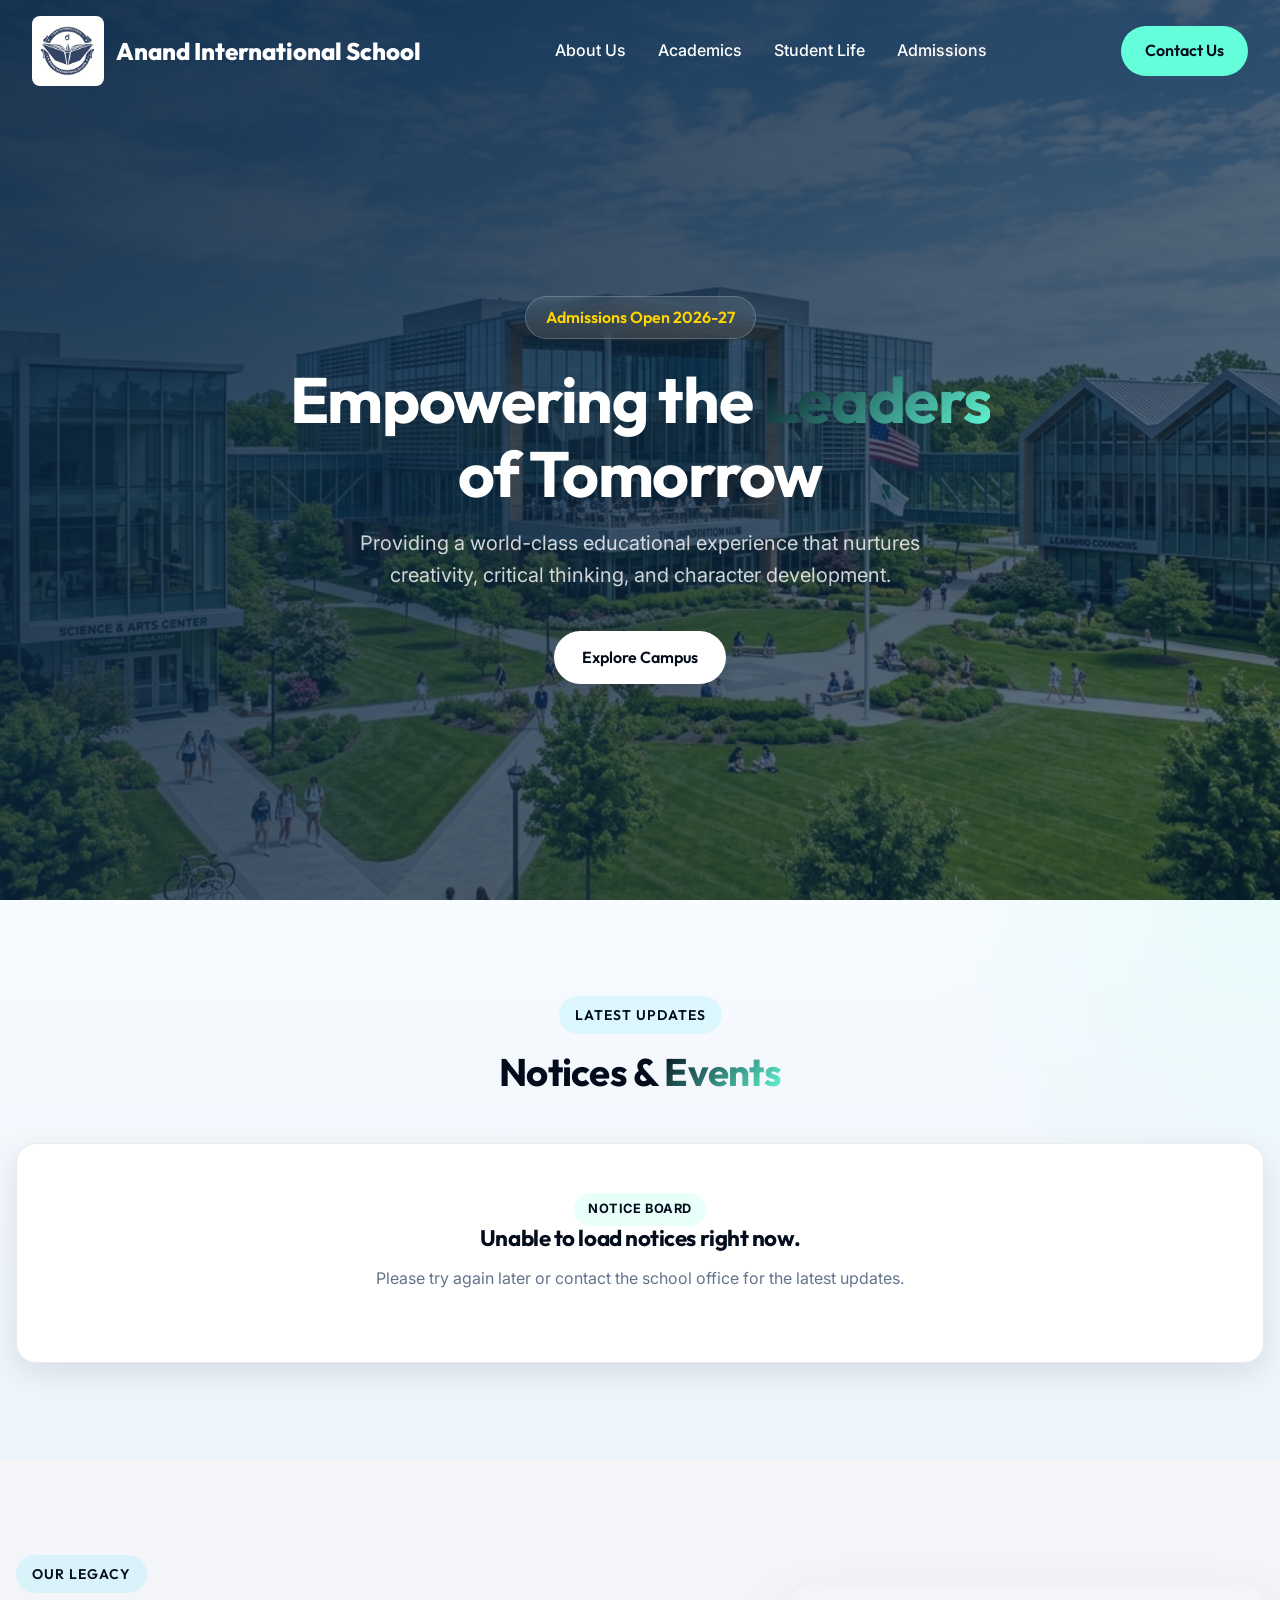
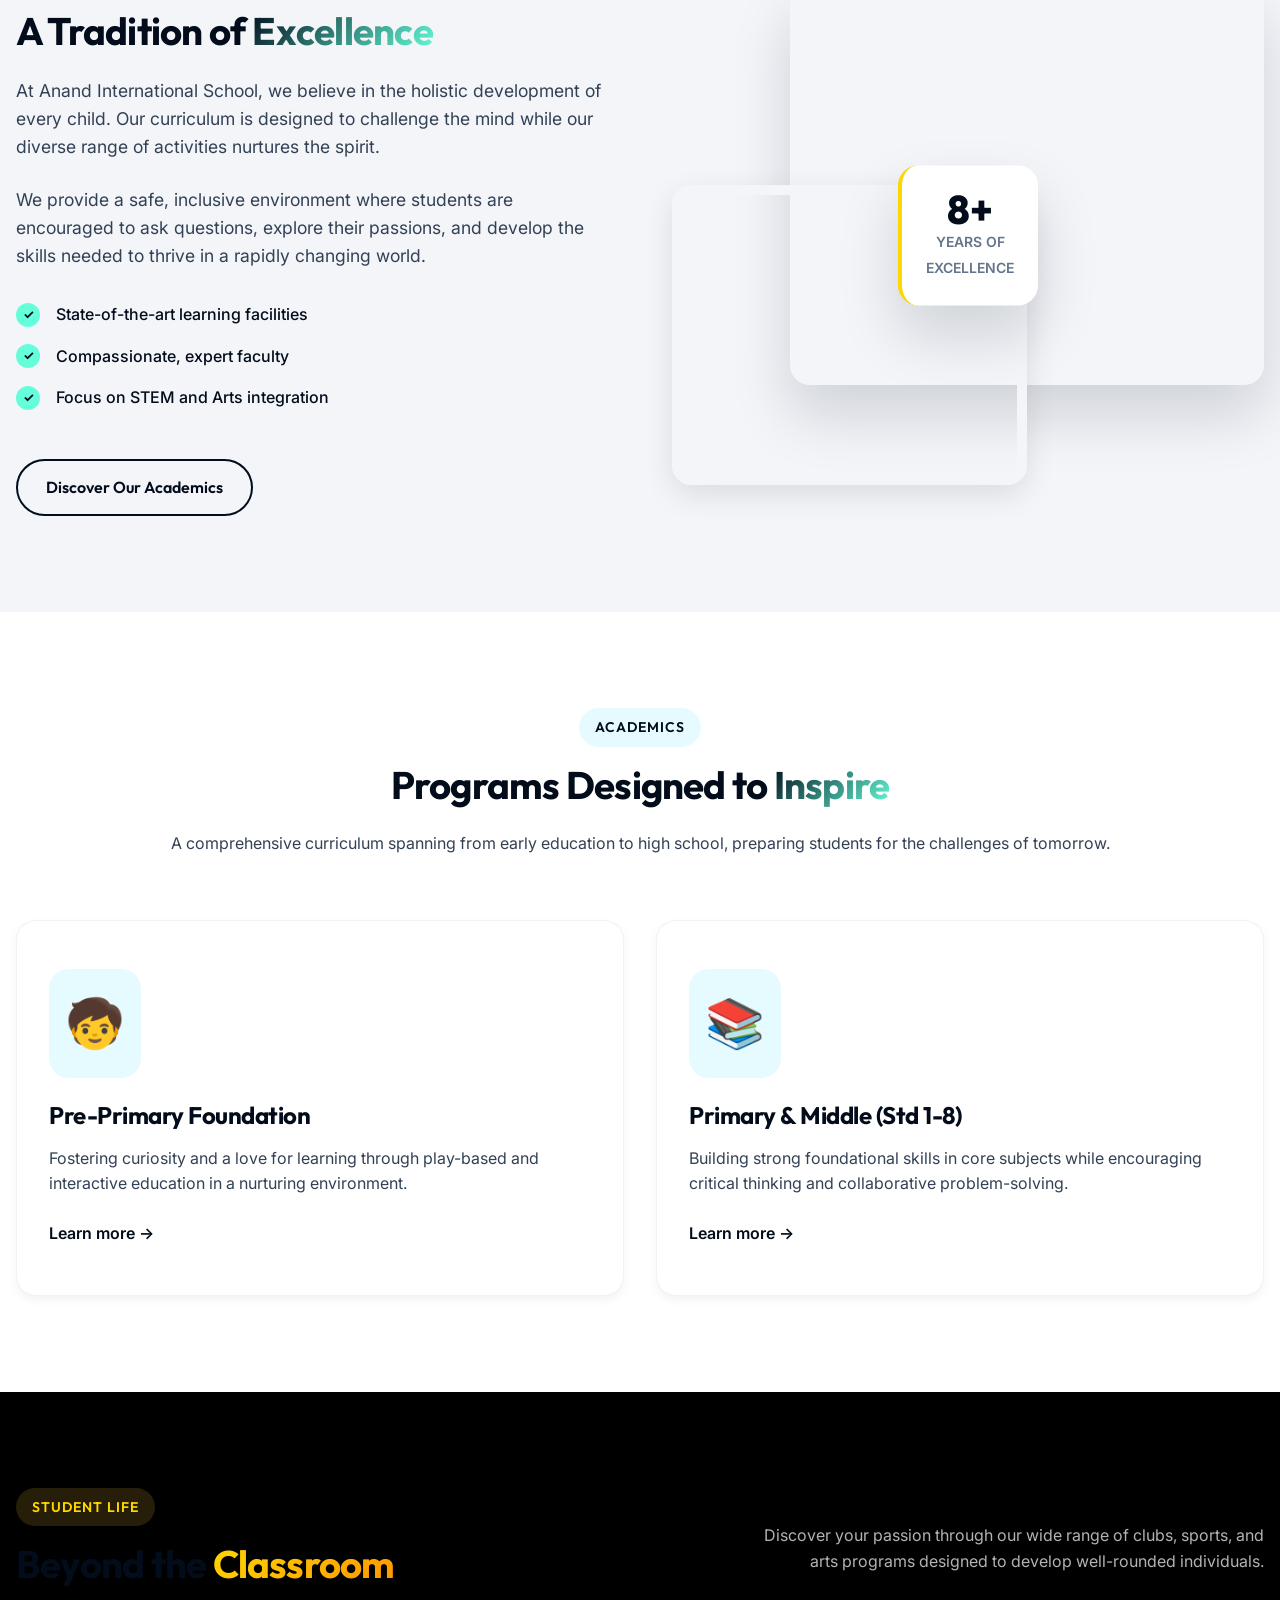
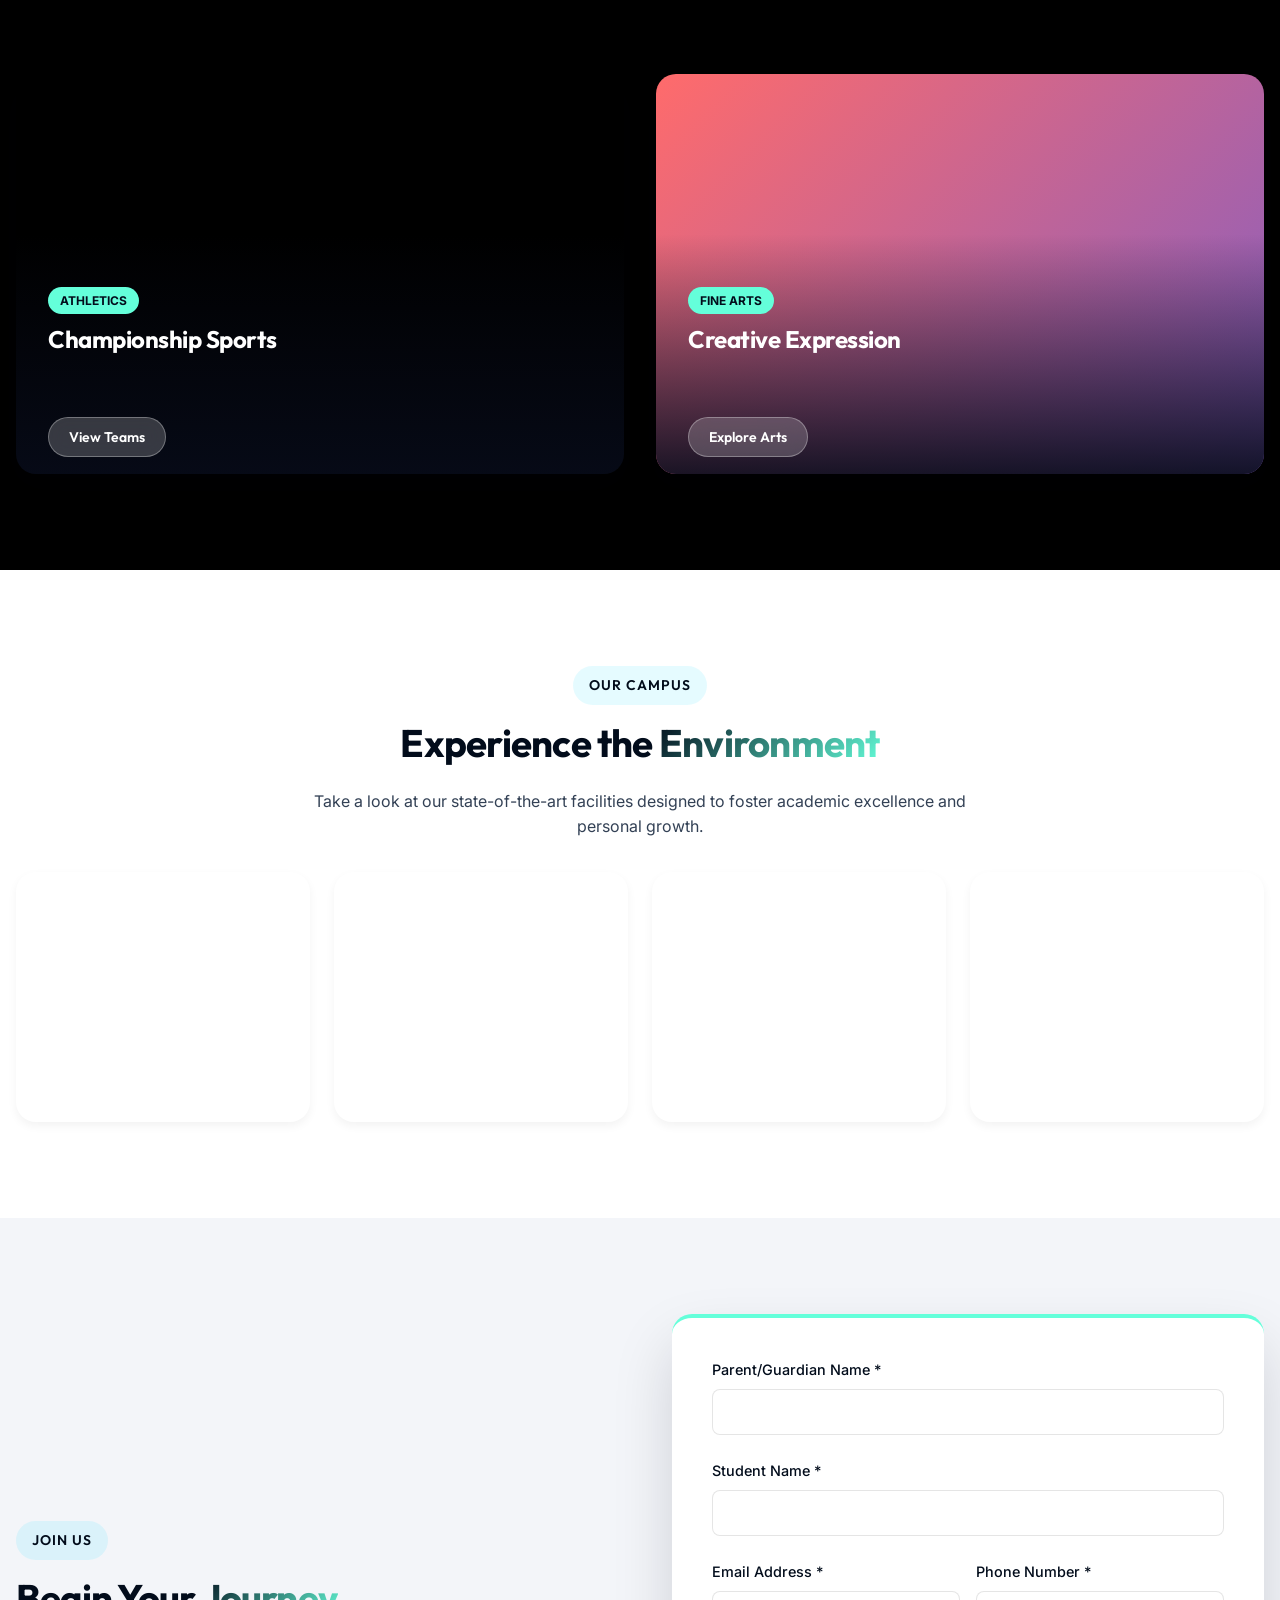
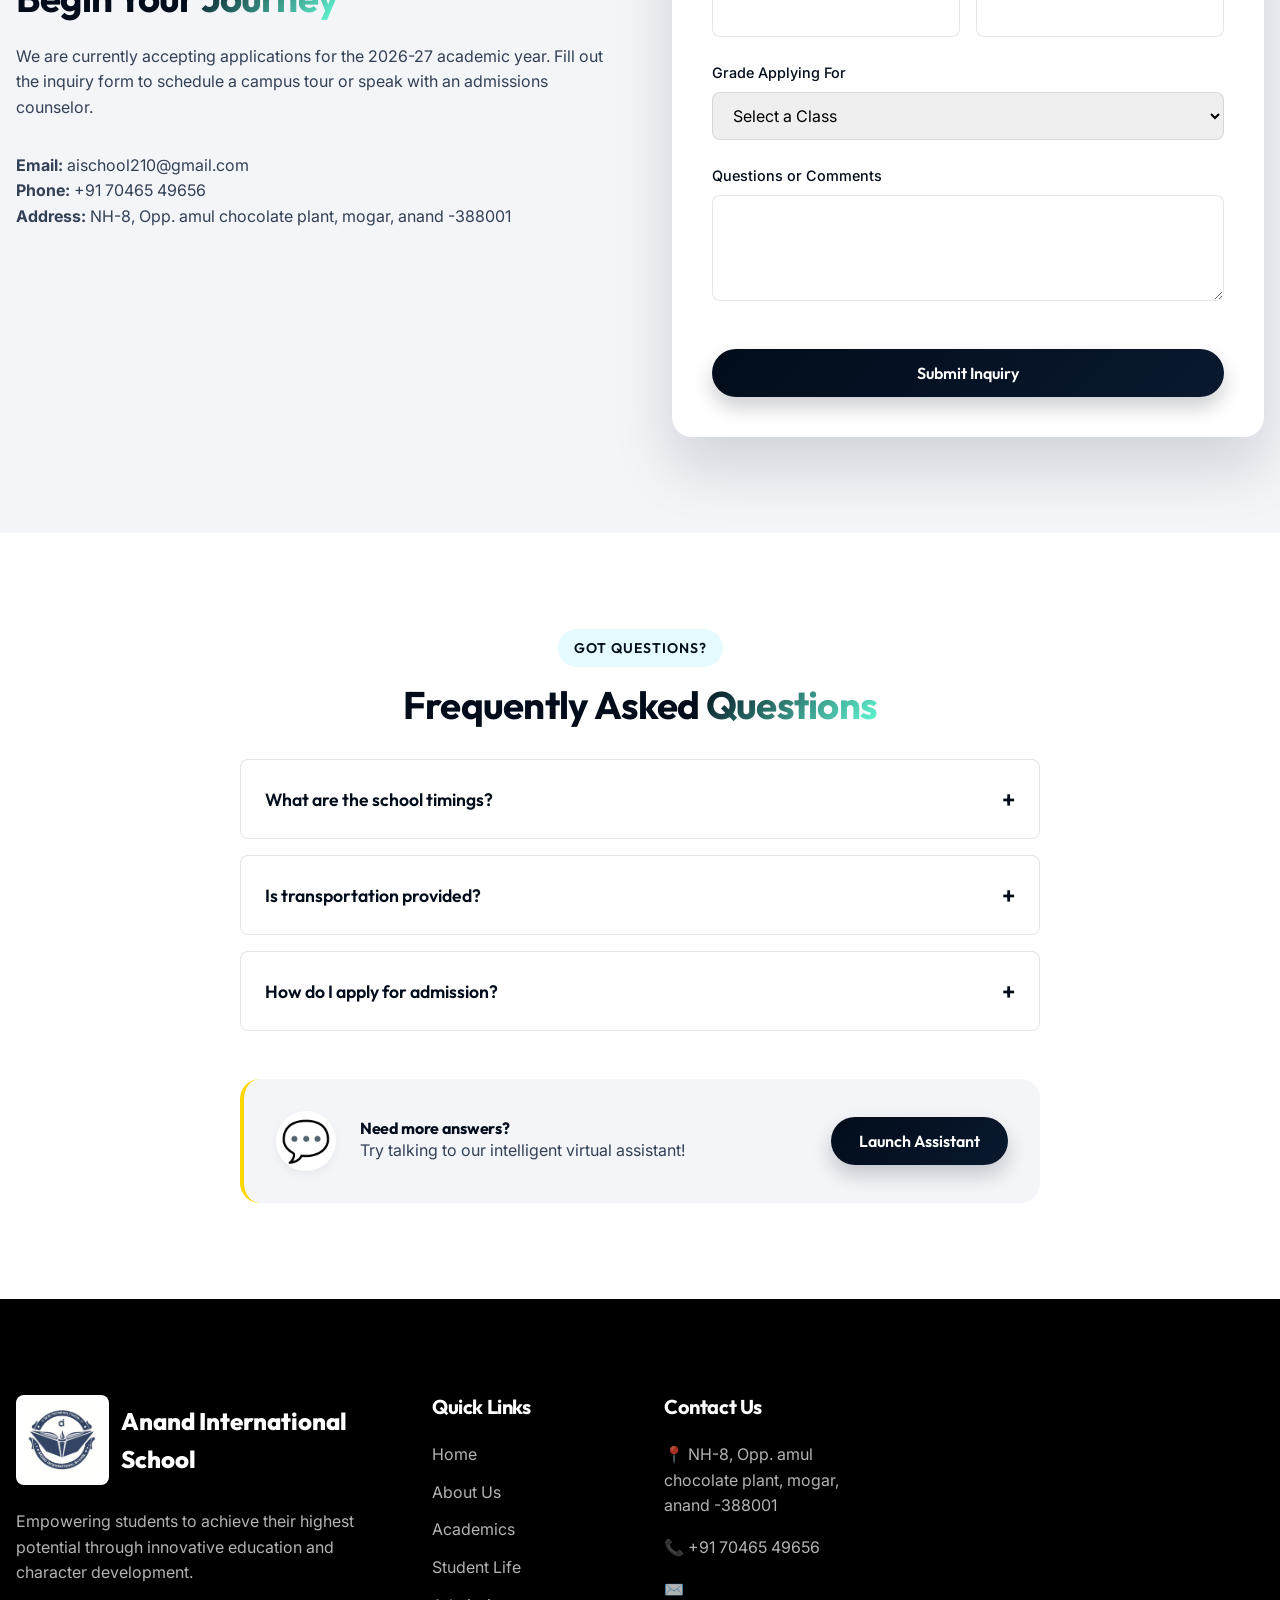
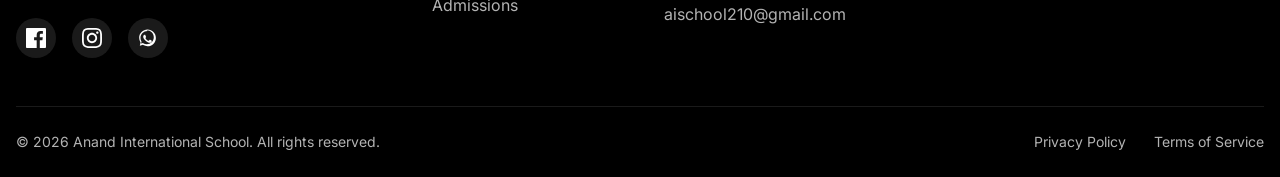
==== commit 6c072217: "Update index.html" ====
--- a/index.html
+++ b/index.html
@@ -75,8 +75,7 @@
             <div class="section-header text-center fade-up">
                 <div class="section-badge">Latest Updates</div>
                 <h2 class="section-title">Notices & <span class="text-gradient">Events</span></h2>
-                <p class="section-subtitle">Update one Google Sheet and the newest school notices, event highlights,
-                    and important links appear here automatically for parents.</p>
+                
             </div>
 
             <div class="notice-feed" id="dynamicNotices">
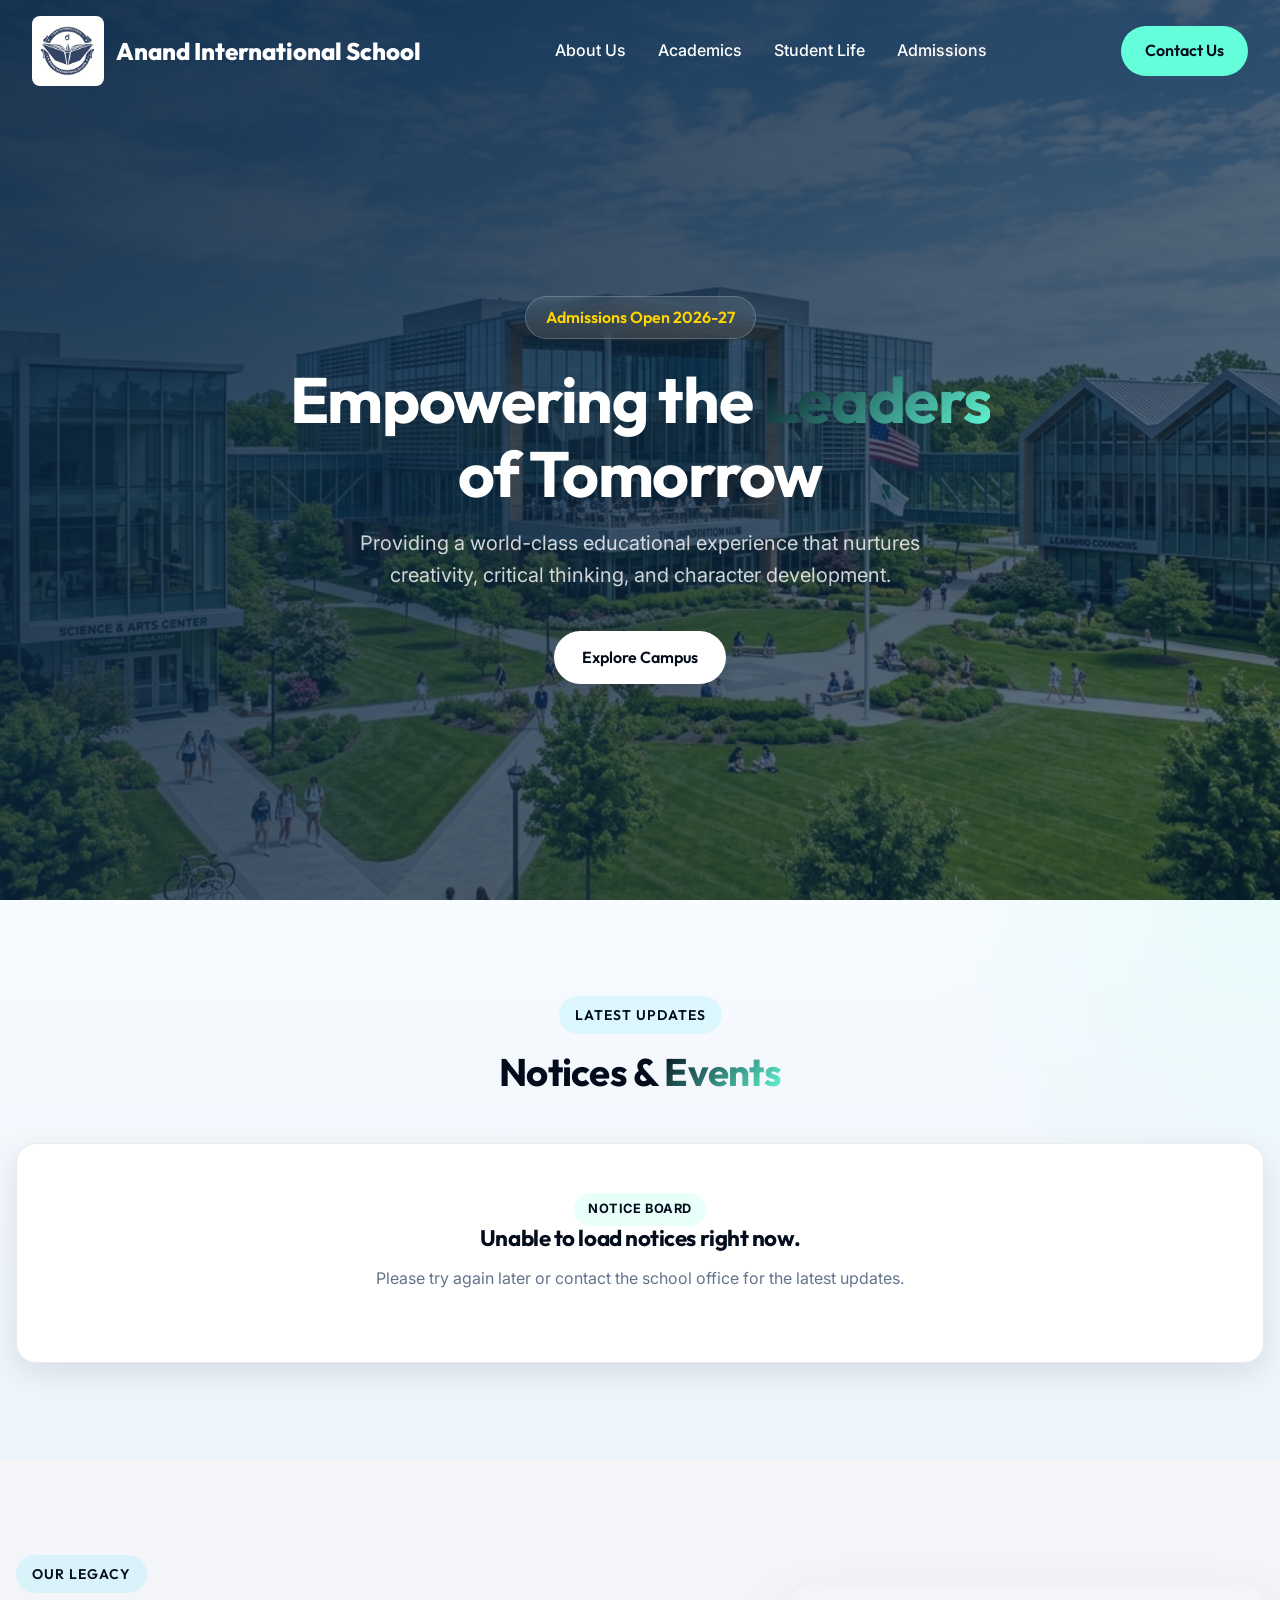
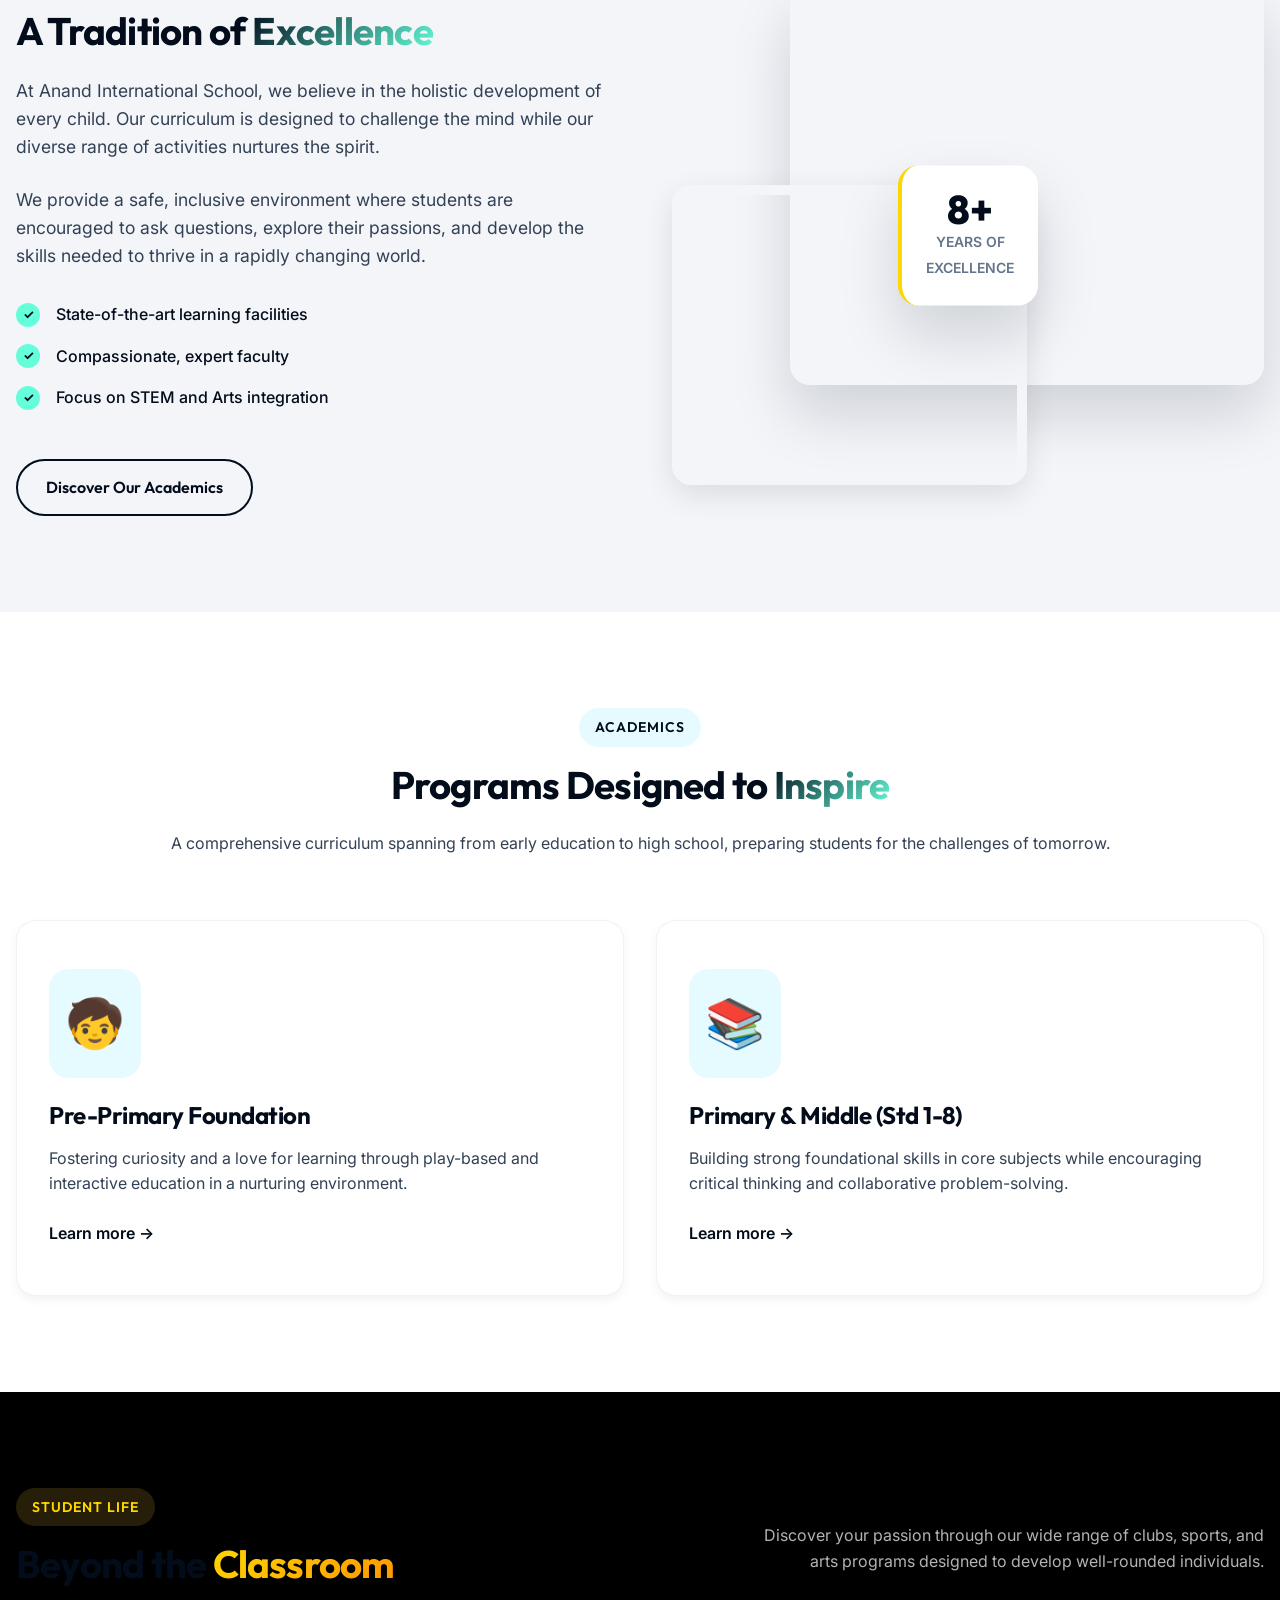
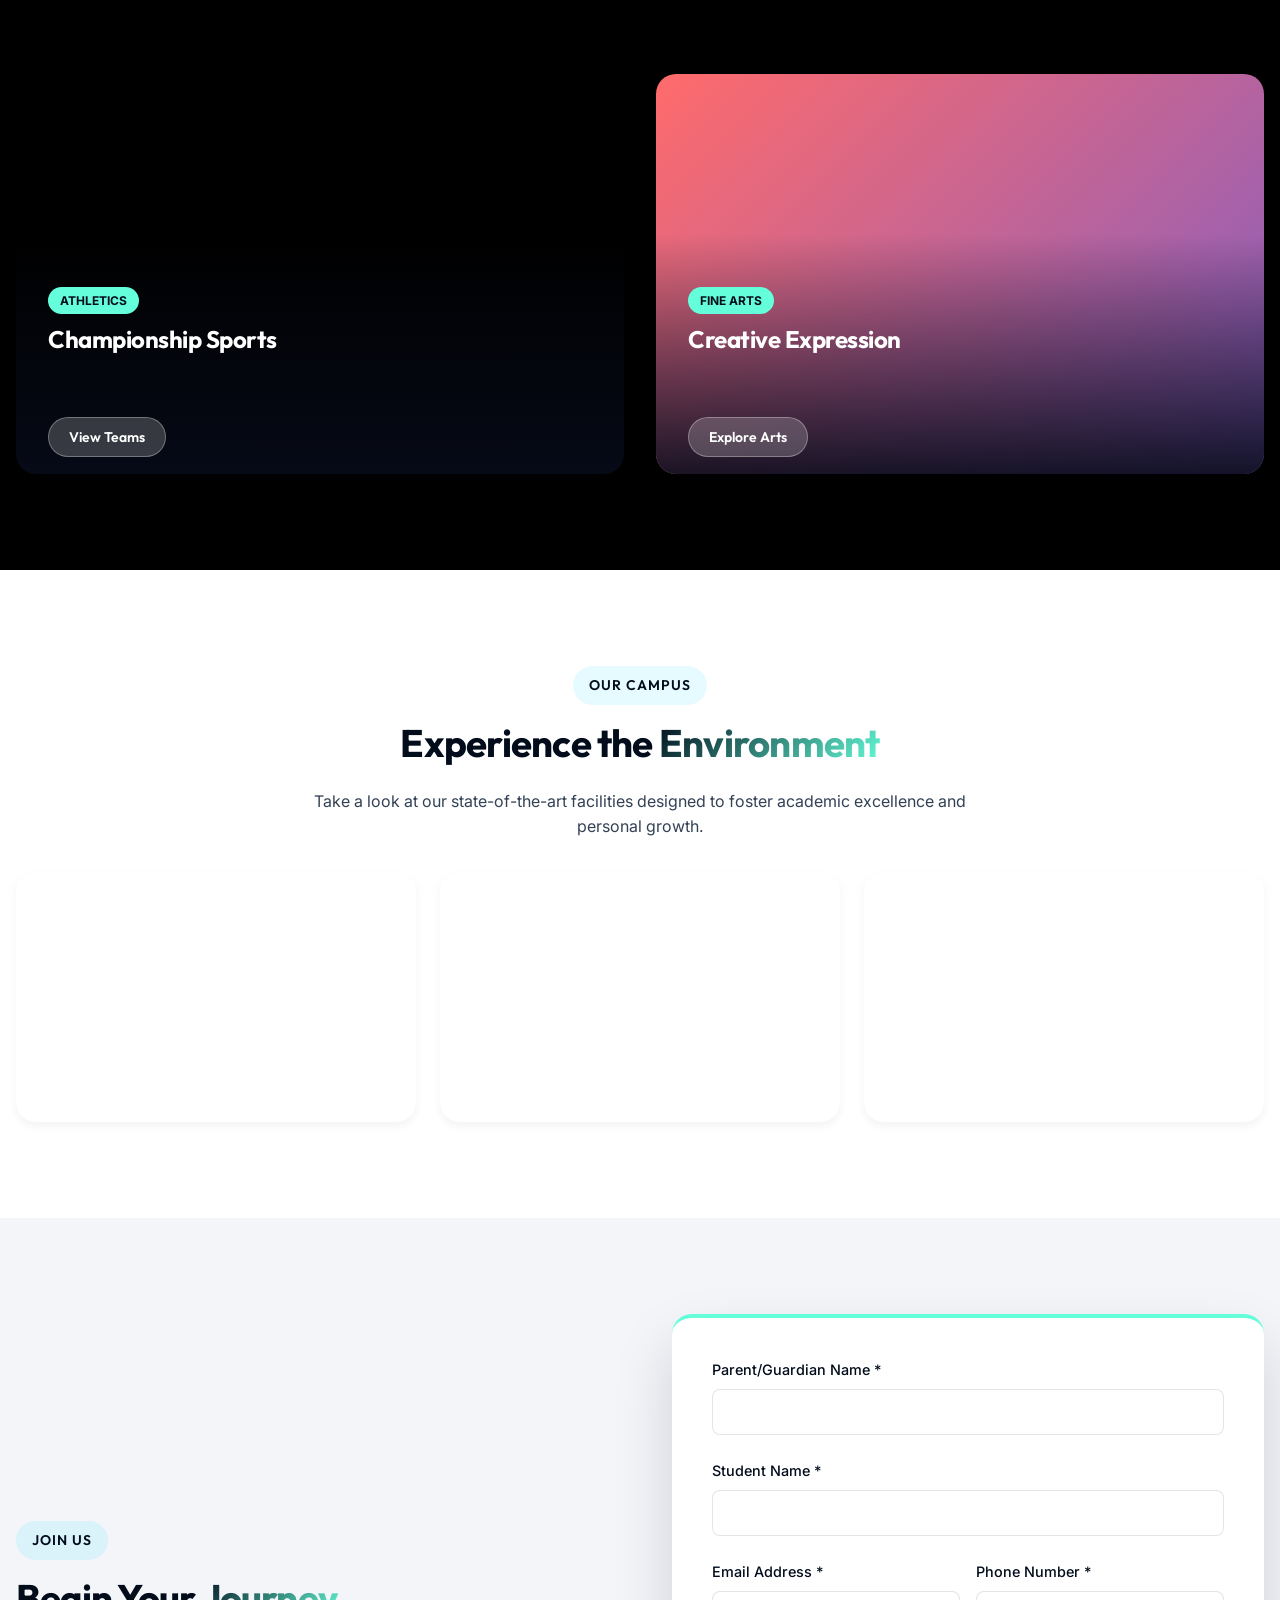
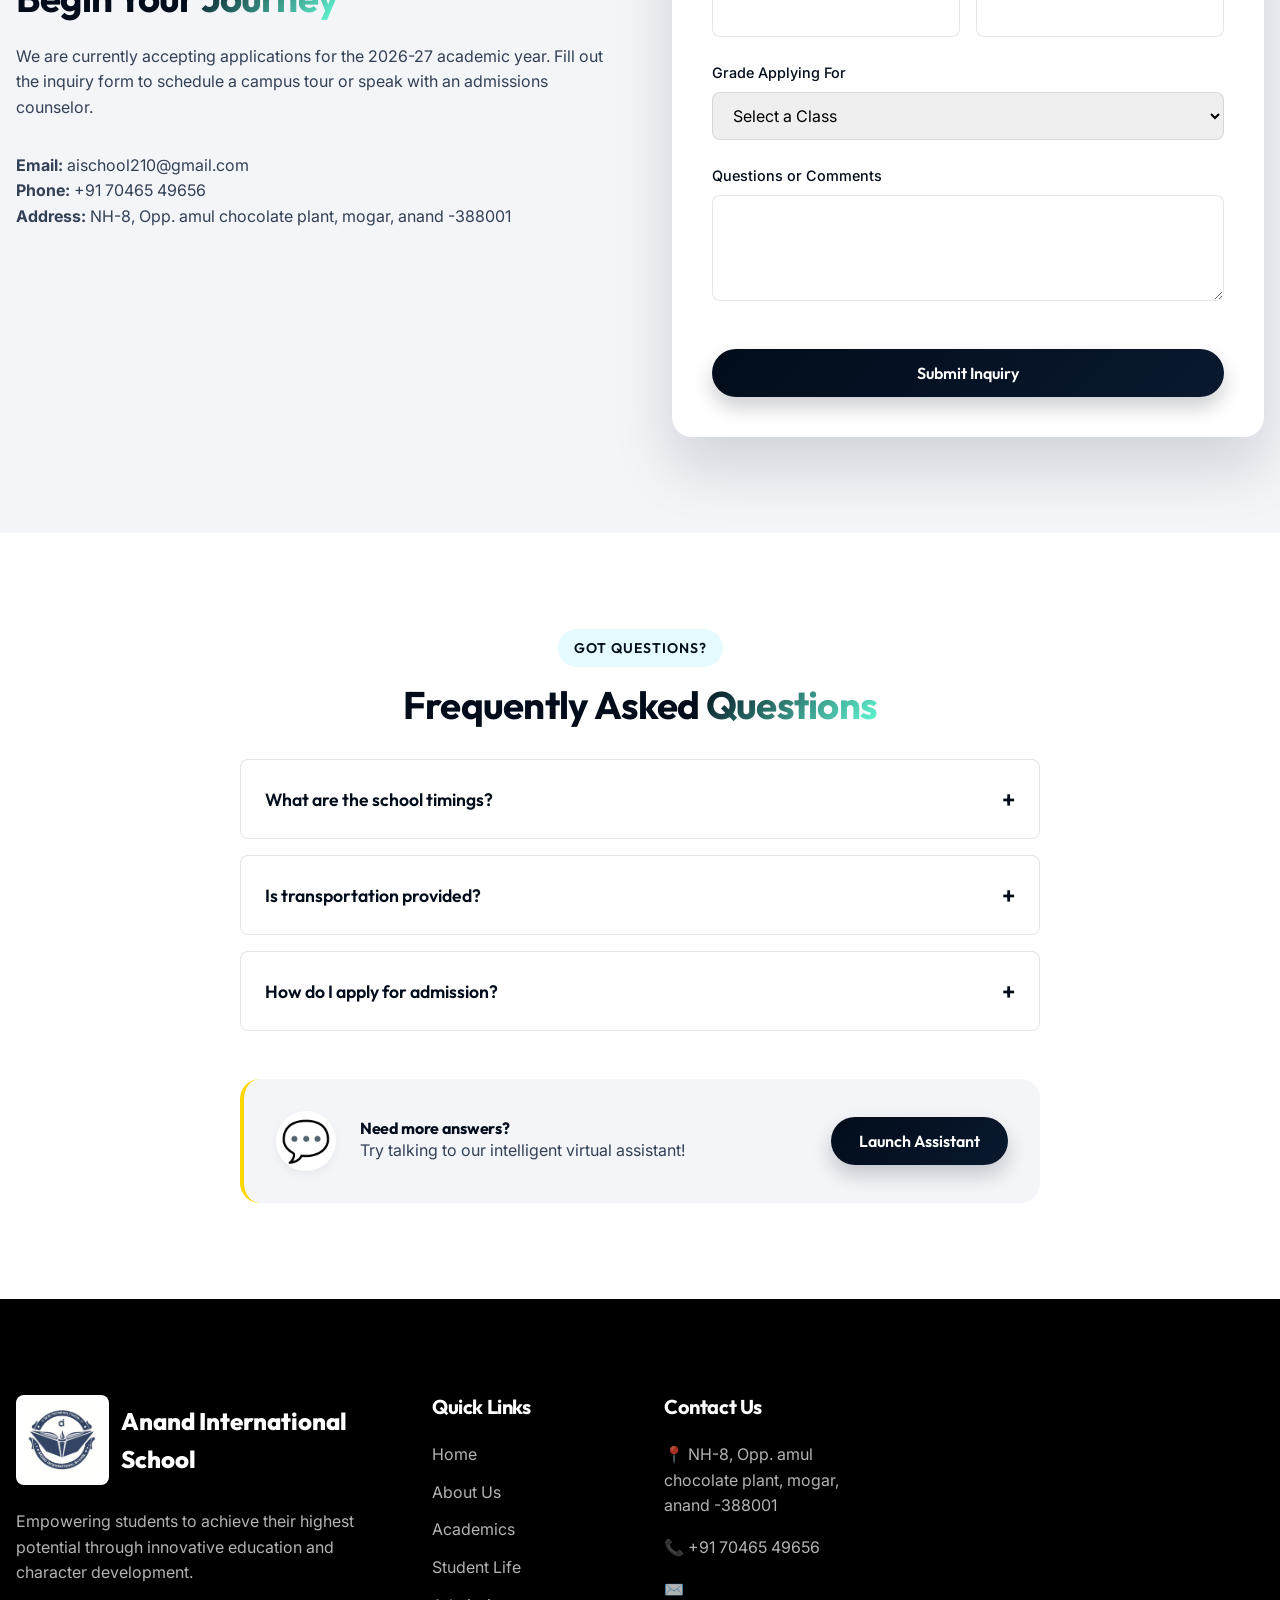
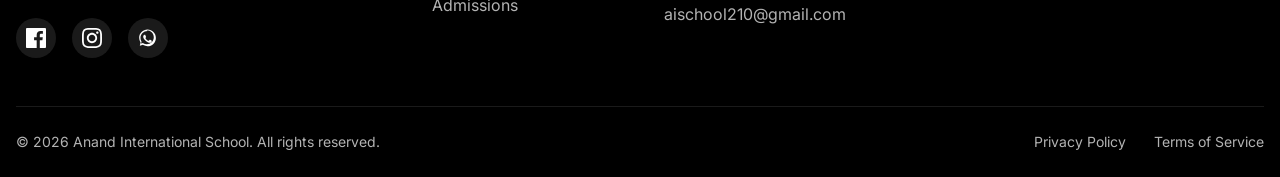
==== commit 1b9d8796: "Update index.html" ====
--- a/index.html
+++ b/index.html
@@ -2,6 +2,7 @@
 <html lang="en">
 
 <head>
+    <link rel="icon" type="image/png" href="logo(1).png">
     <meta charset="UTF-8">
     <meta name="viewport" content="width=device-width, initial-scale=1.0">
     <meta name="description"
@@ -213,11 +214,9 @@
                     <div class="gallery-hover"><span>Library</span></div>
                 </div>
                 <div class="gallery-item fade-up delay-1 img-2" onclick="openLightbox(this)">
-                    <div class="gallery-hover"><span>Science Lab</span></div>
-                </div>
-                <div class="gallery-item fade-up delay-2 img-3" onclick="openLightbox(this)">
-                    <div class="gallery-hover"><span>Sports Complex</span></div>
-                </div>
+                    <div class="gallery-hover"><span>Computer Lab</span></div>
+                </div>
+                
                 <div class="gallery-item fade-up img-4" onclick="openLightbox(this)">
                     <div class="gallery-hover"><span>Classrooms</span></div>
                 </div>
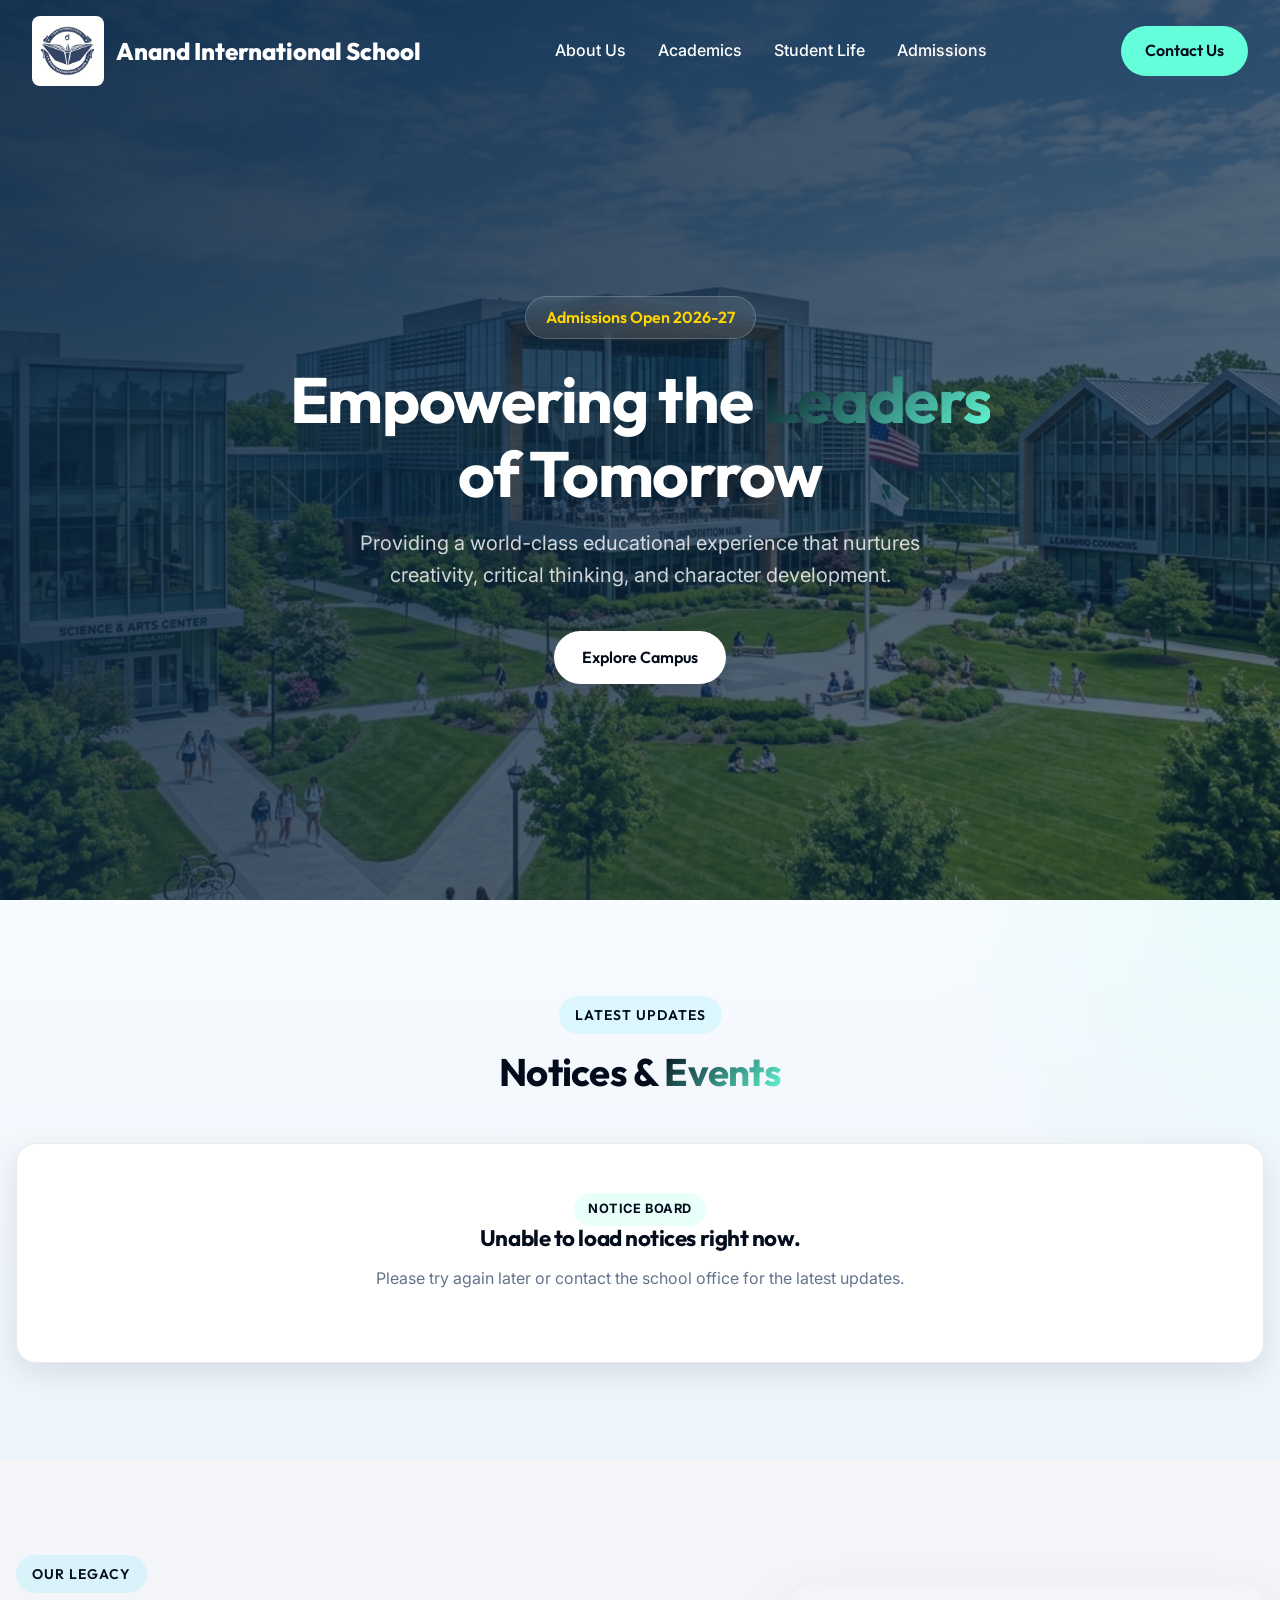
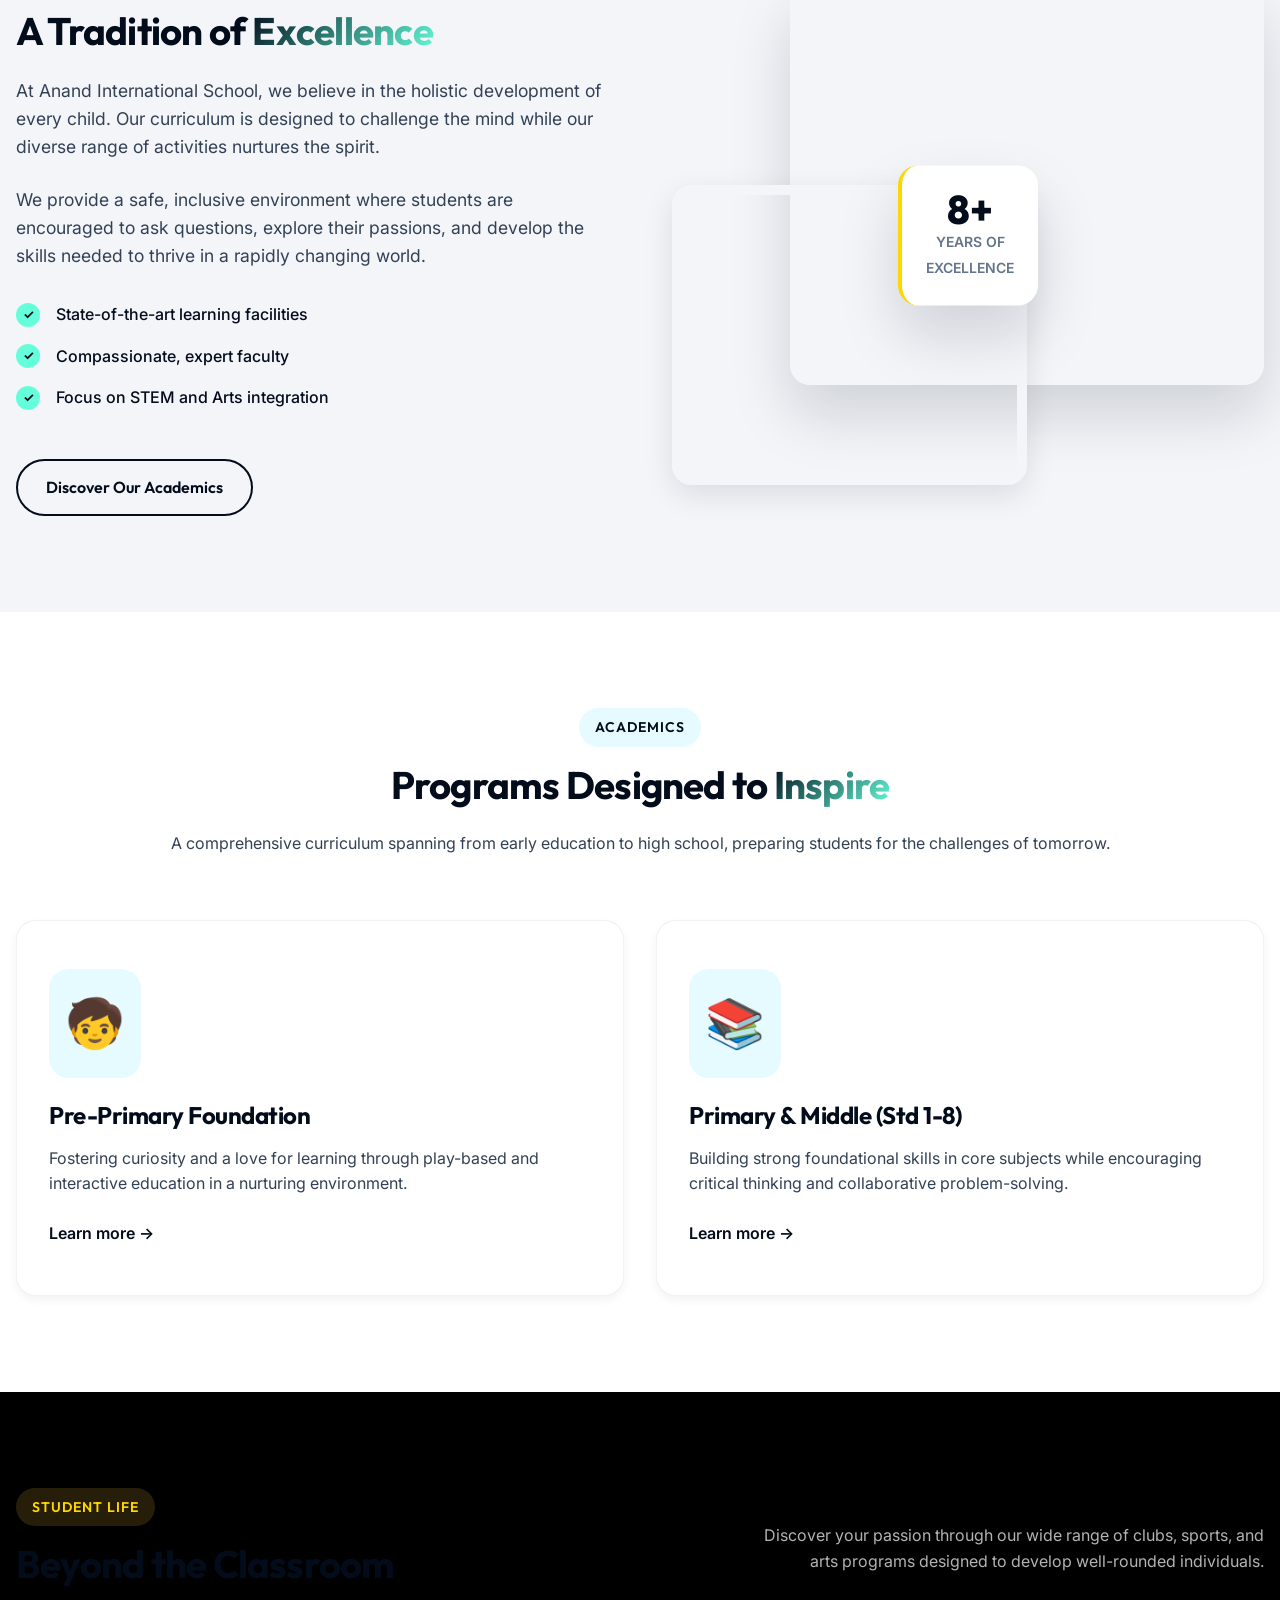
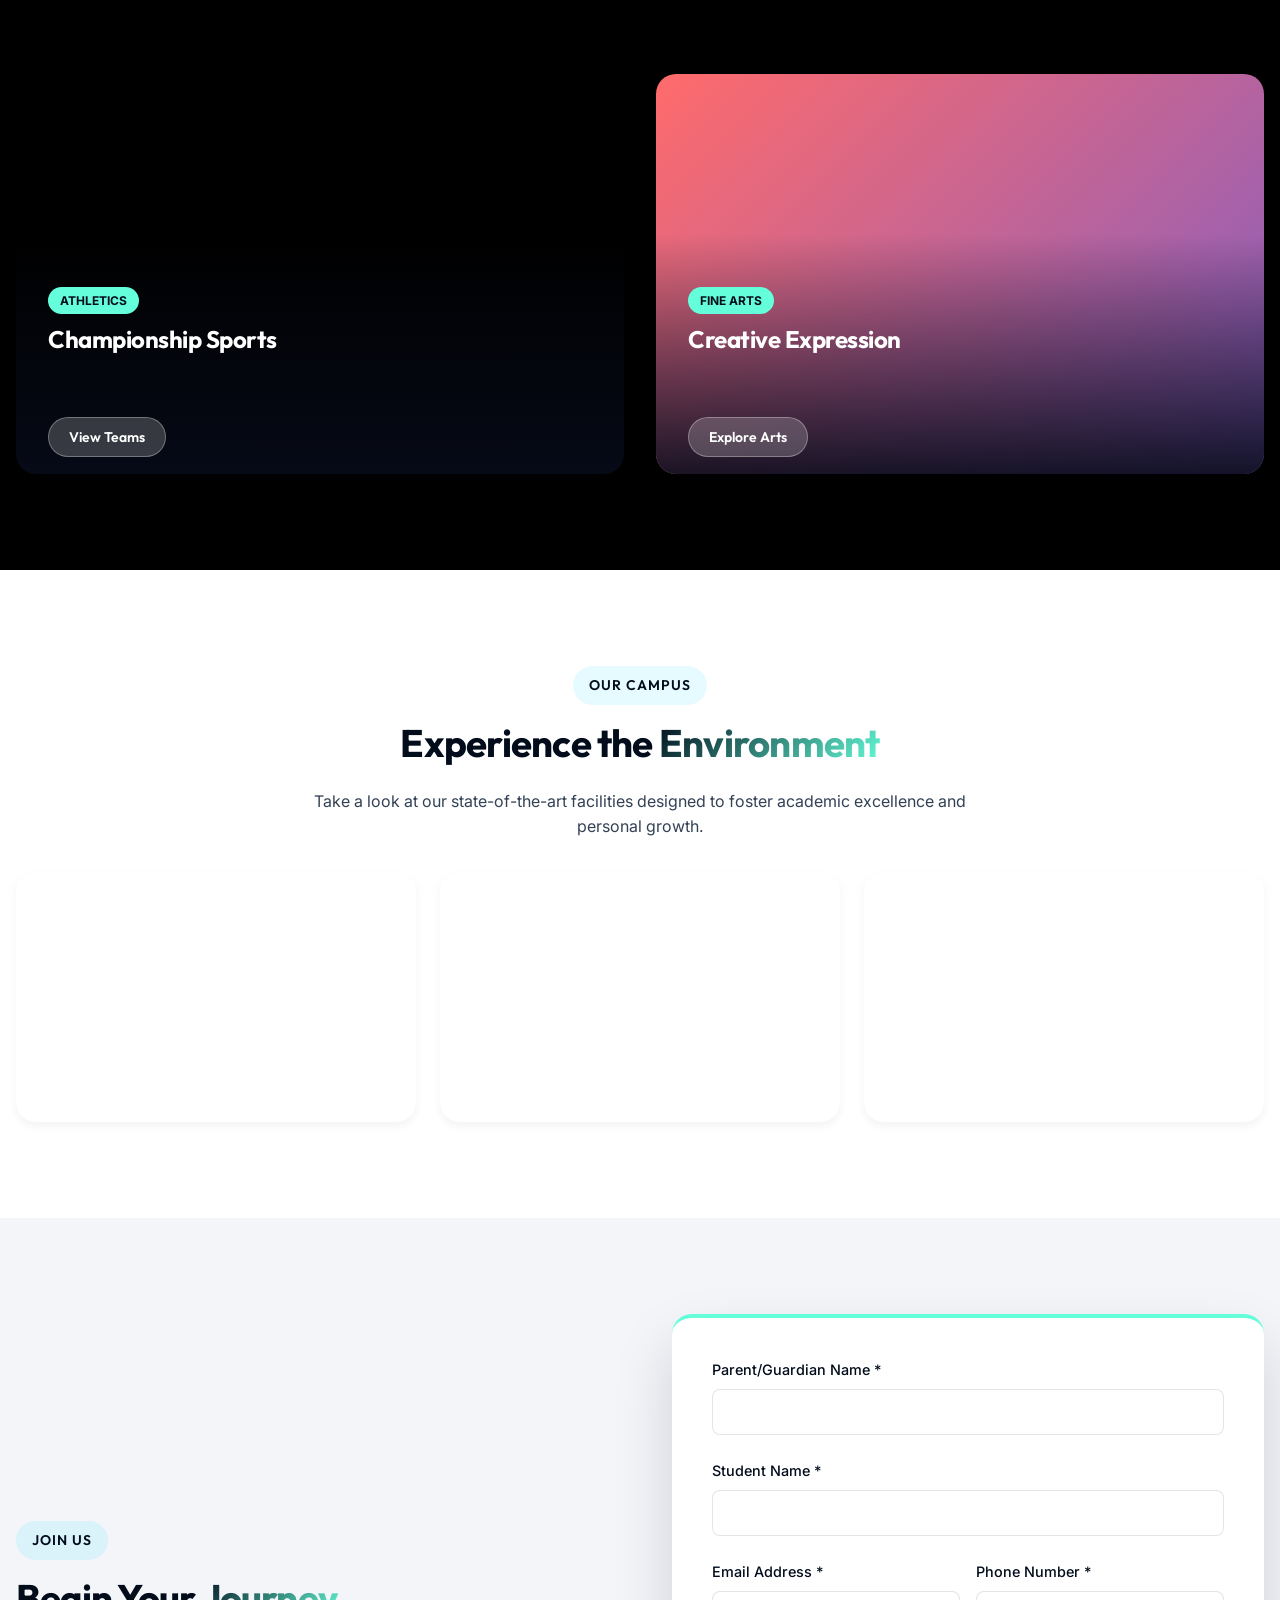
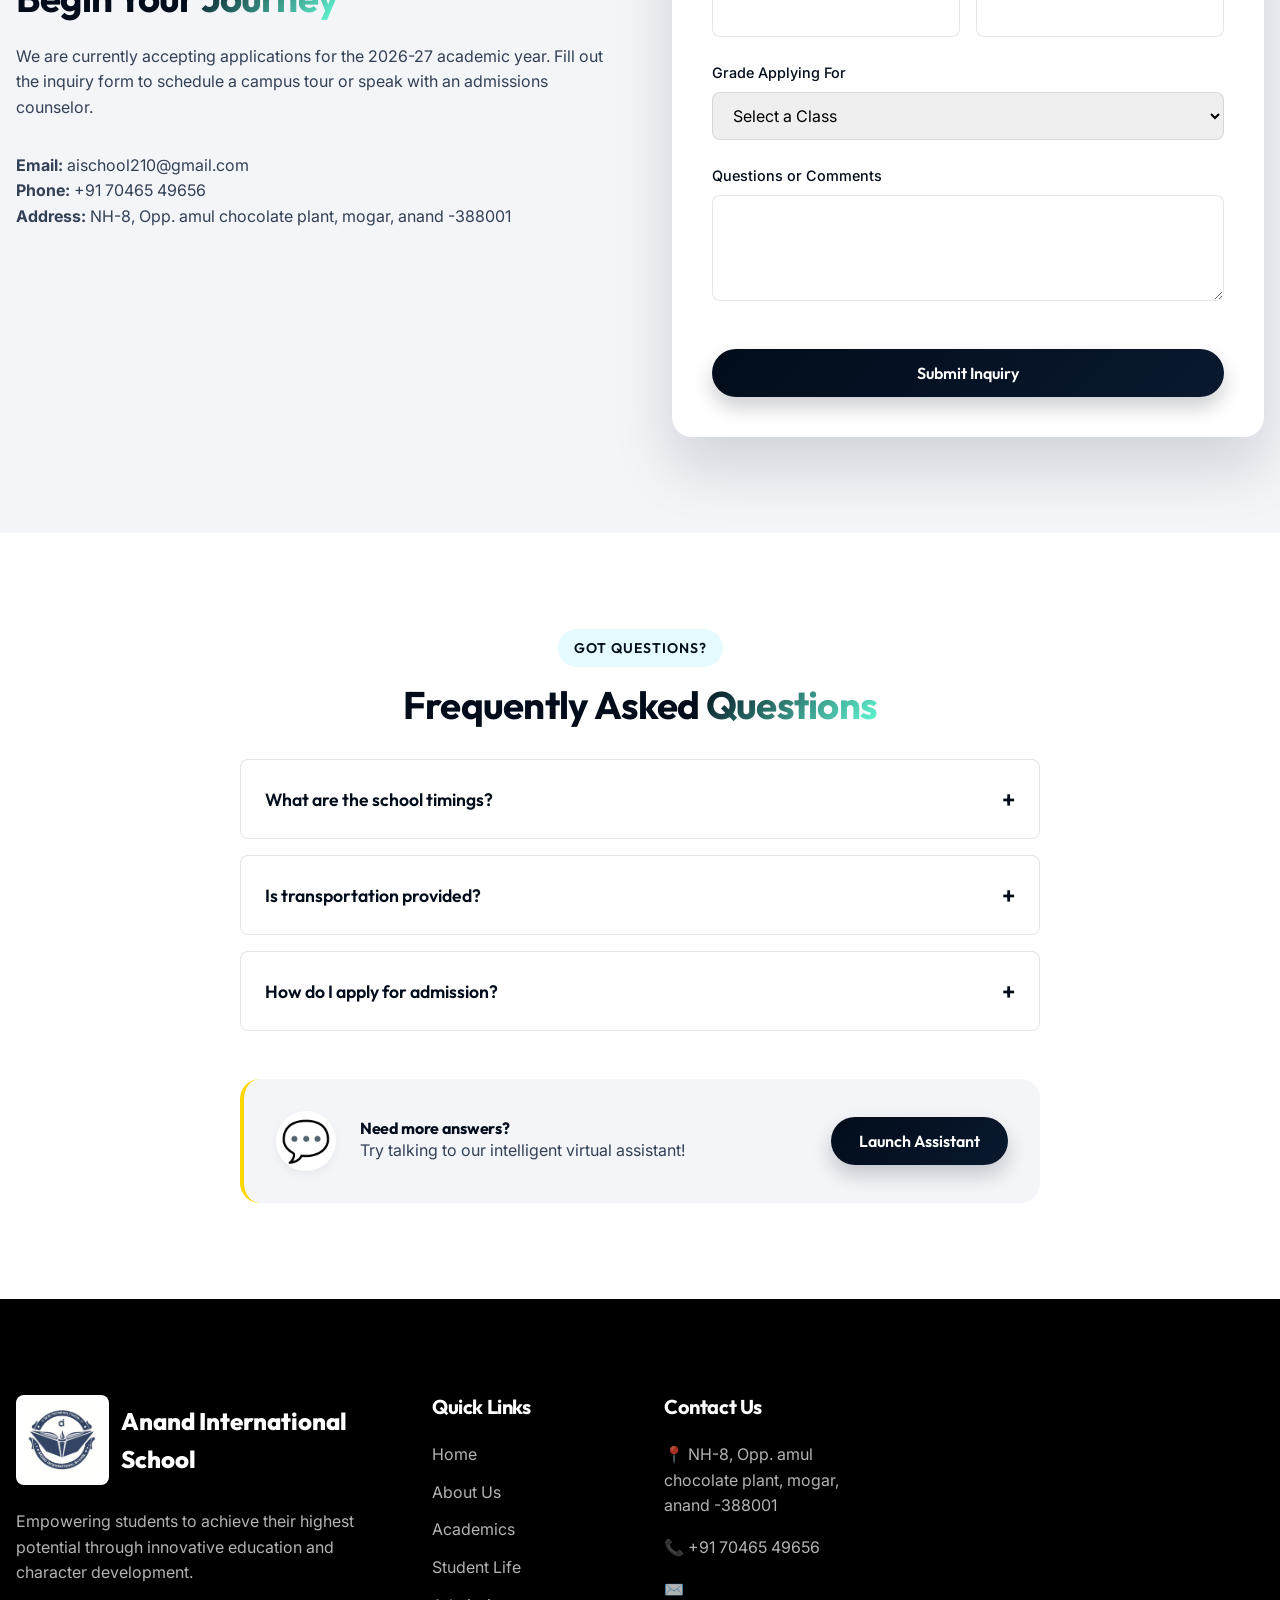
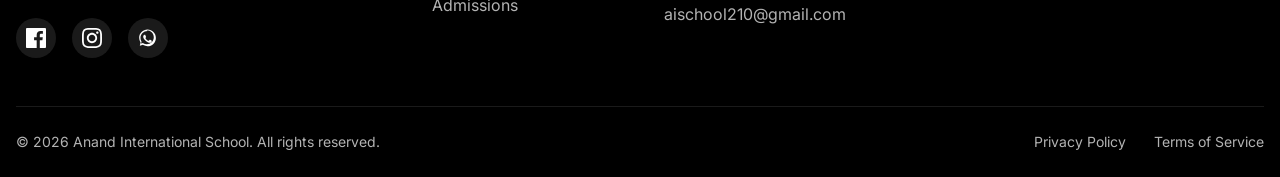
==== commit 596dea7f: "Update index.html" ====
--- a/index.html
+++ b/index.html
@@ -2,7 +2,7 @@
 <html lang="en">
 
 <head>
-    <link rel="icon" type="image/png" href="logo(1).png">
+    <link rel="icon" href="favicon.ico">
     <meta charset="UTF-8">
     <meta name="viewport" content="width=device-width, initial-scale=1.0">
     <meta name="description"
@@ -165,7 +165,7 @@
             <div class="section-header fade-up d-flex justify-between align-center">
                 <div>
                     <div class="section-badge dark-mode">Student Life</div>
-                    <h2 class="section-title">Beyond the <span class="text-gradient-gold">Classroom</span></h2>
+                    <h2 class="section-title">Beyond the Classroom</span></h2>
                 </div>
                 <p class="header-desc">Discover your passion through our wide range of clubs, sports, and arts programs
                     designed to develop well-rounded individuals.</p>
@@ -276,7 +276,7 @@
                             <label for="grade">Grade Applying For</label>
                             <select id="grade" name="Grade" required>
                                 <option value="" disabled selected>Select a Class</option>
-                                <option value="Pre-Primary">Pre-Primary (Playgroup / Jr.KG / Sr.KG)</option>
+                                <option value="Pre-Primary">Pre-Primary (Nursery / Jr.KG / Sr.KG)</option>
                                 <option value="Class 1">Class 1</option>
                                 <option value="Class 2">Class 2</option>
                                 <option value="Class 3">Class 3</option>
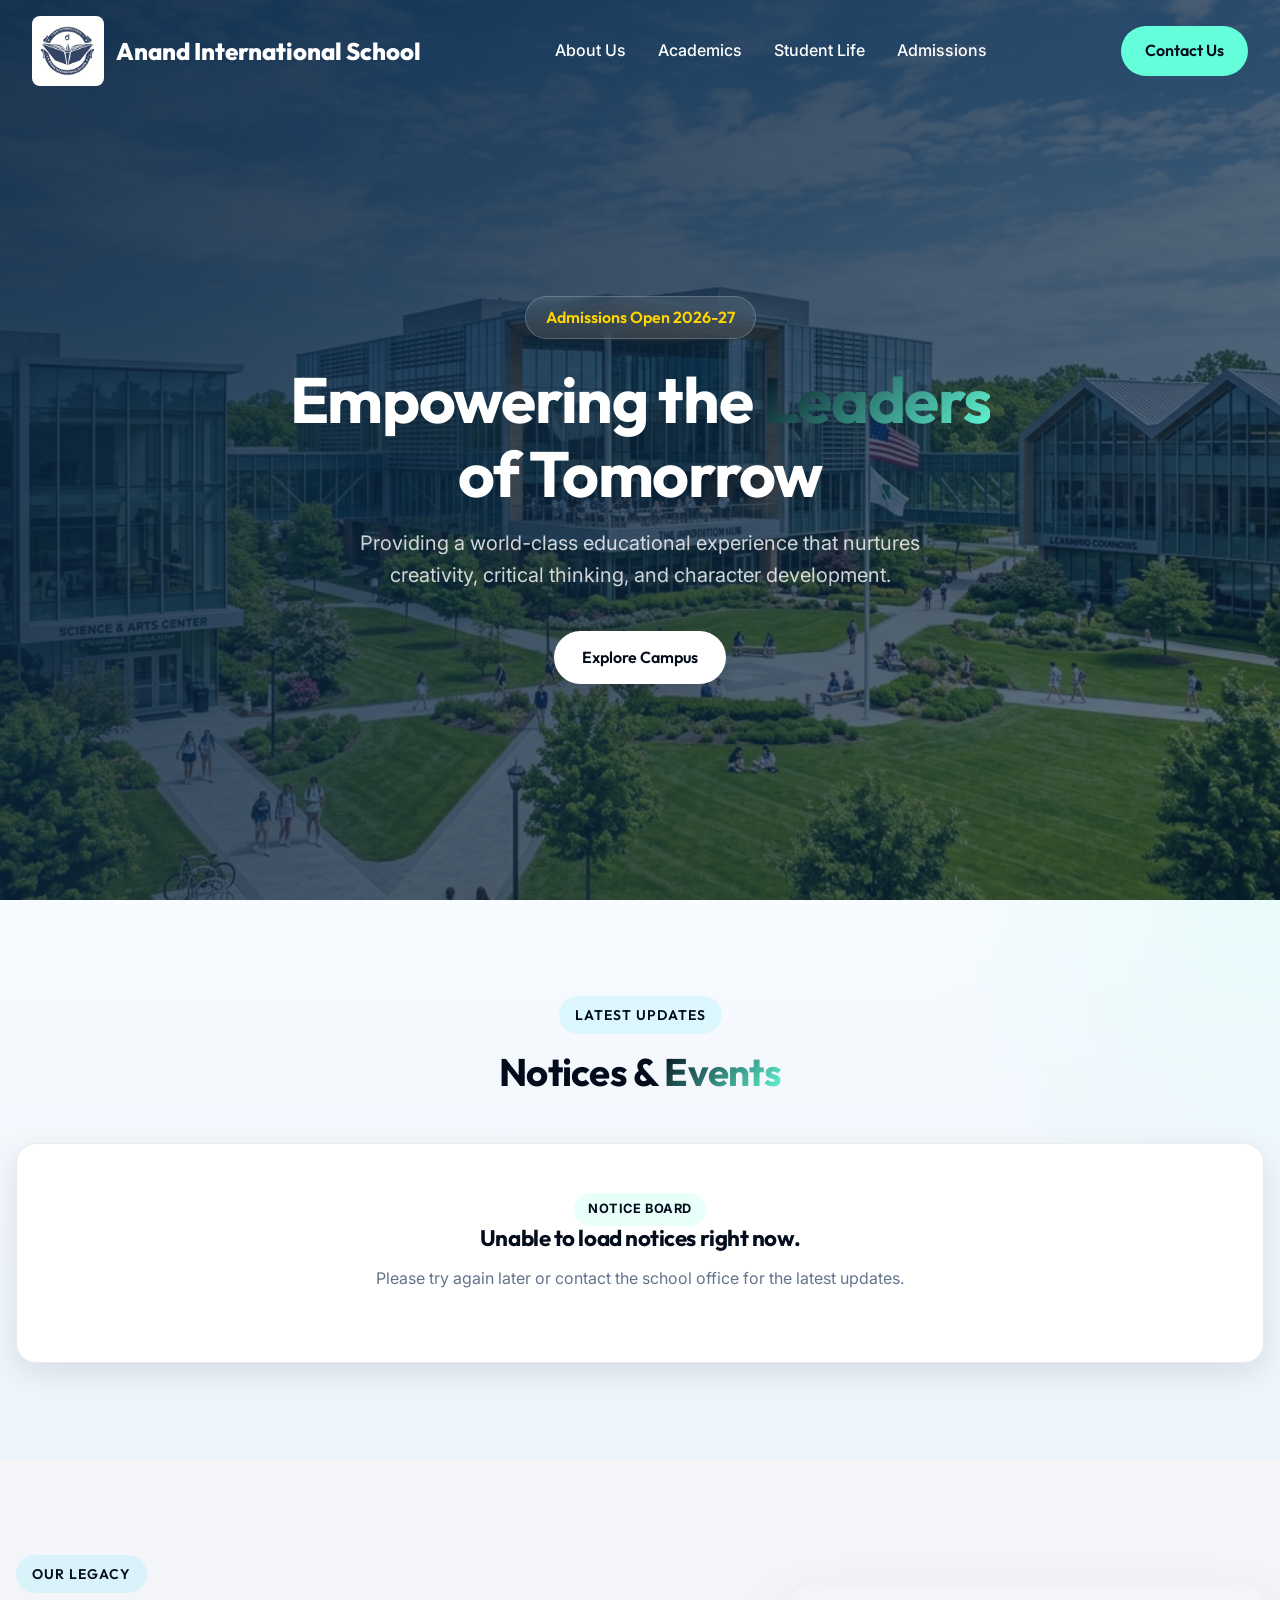
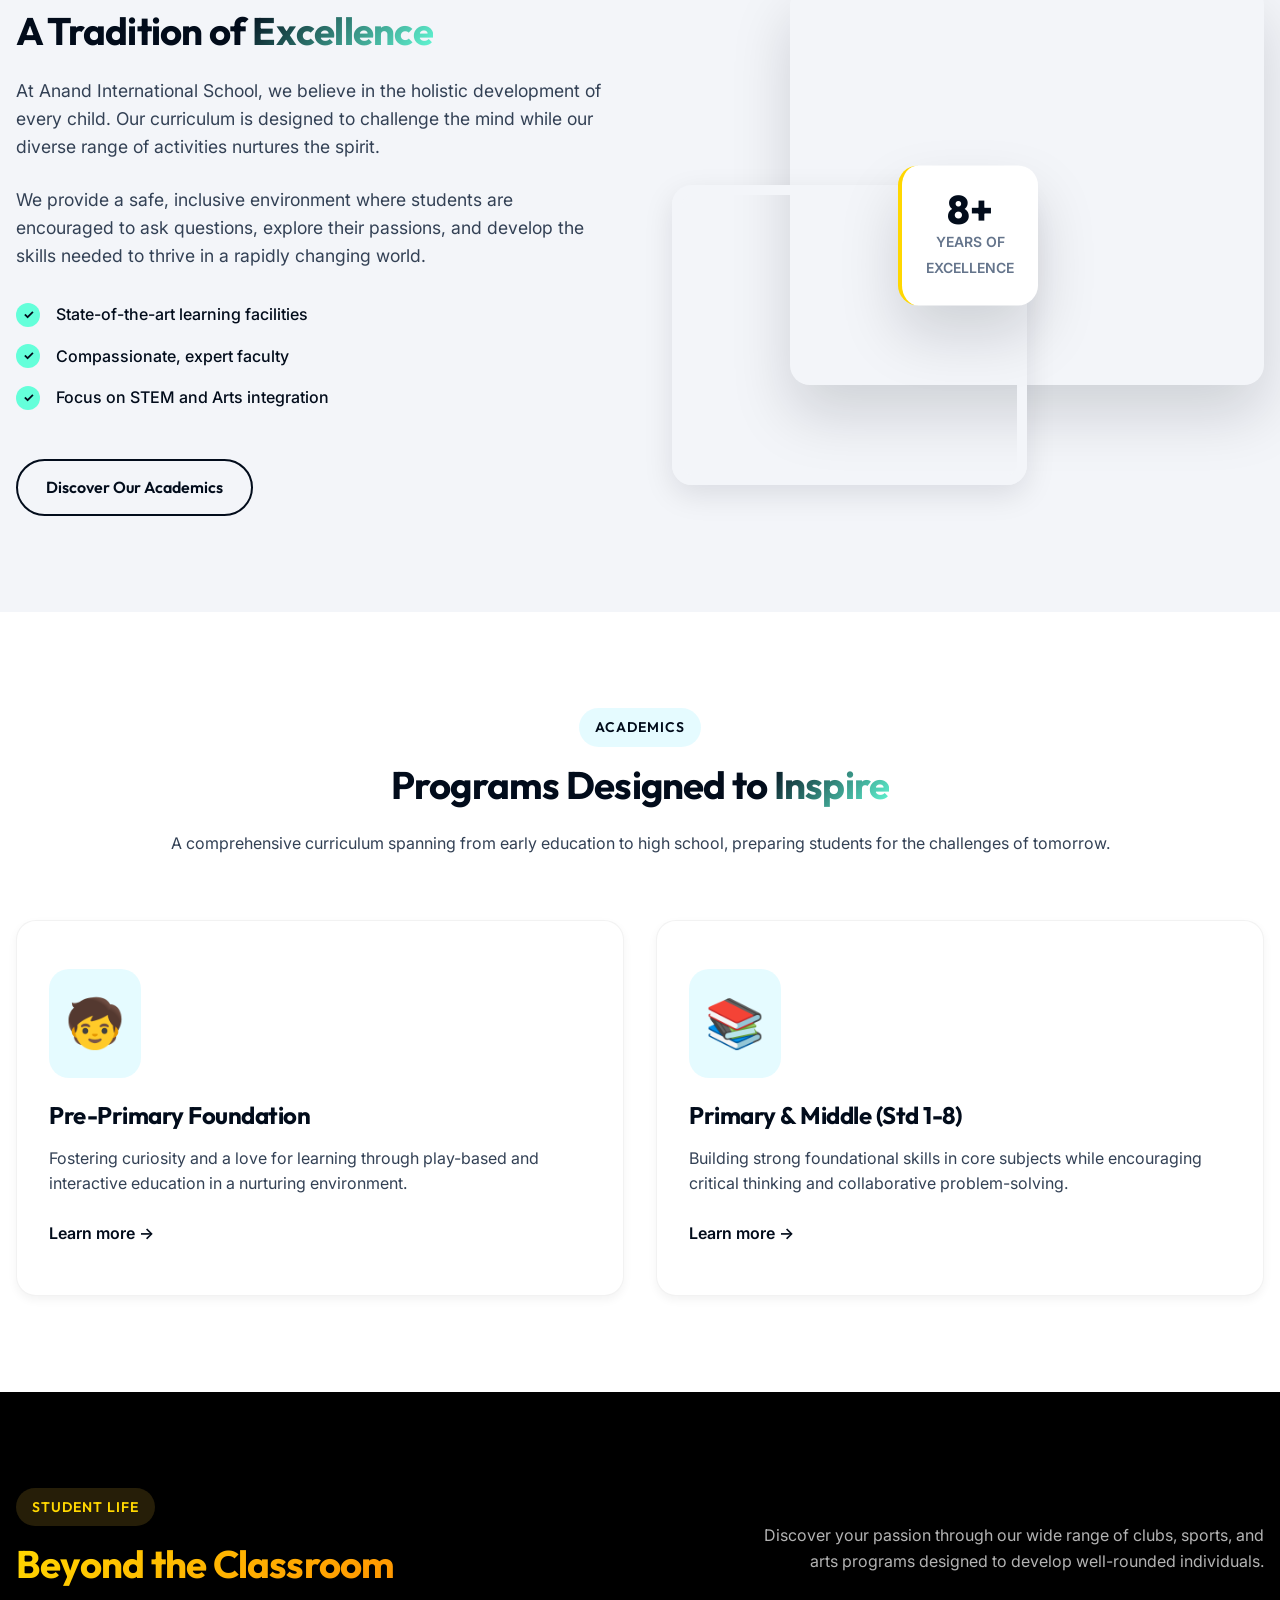
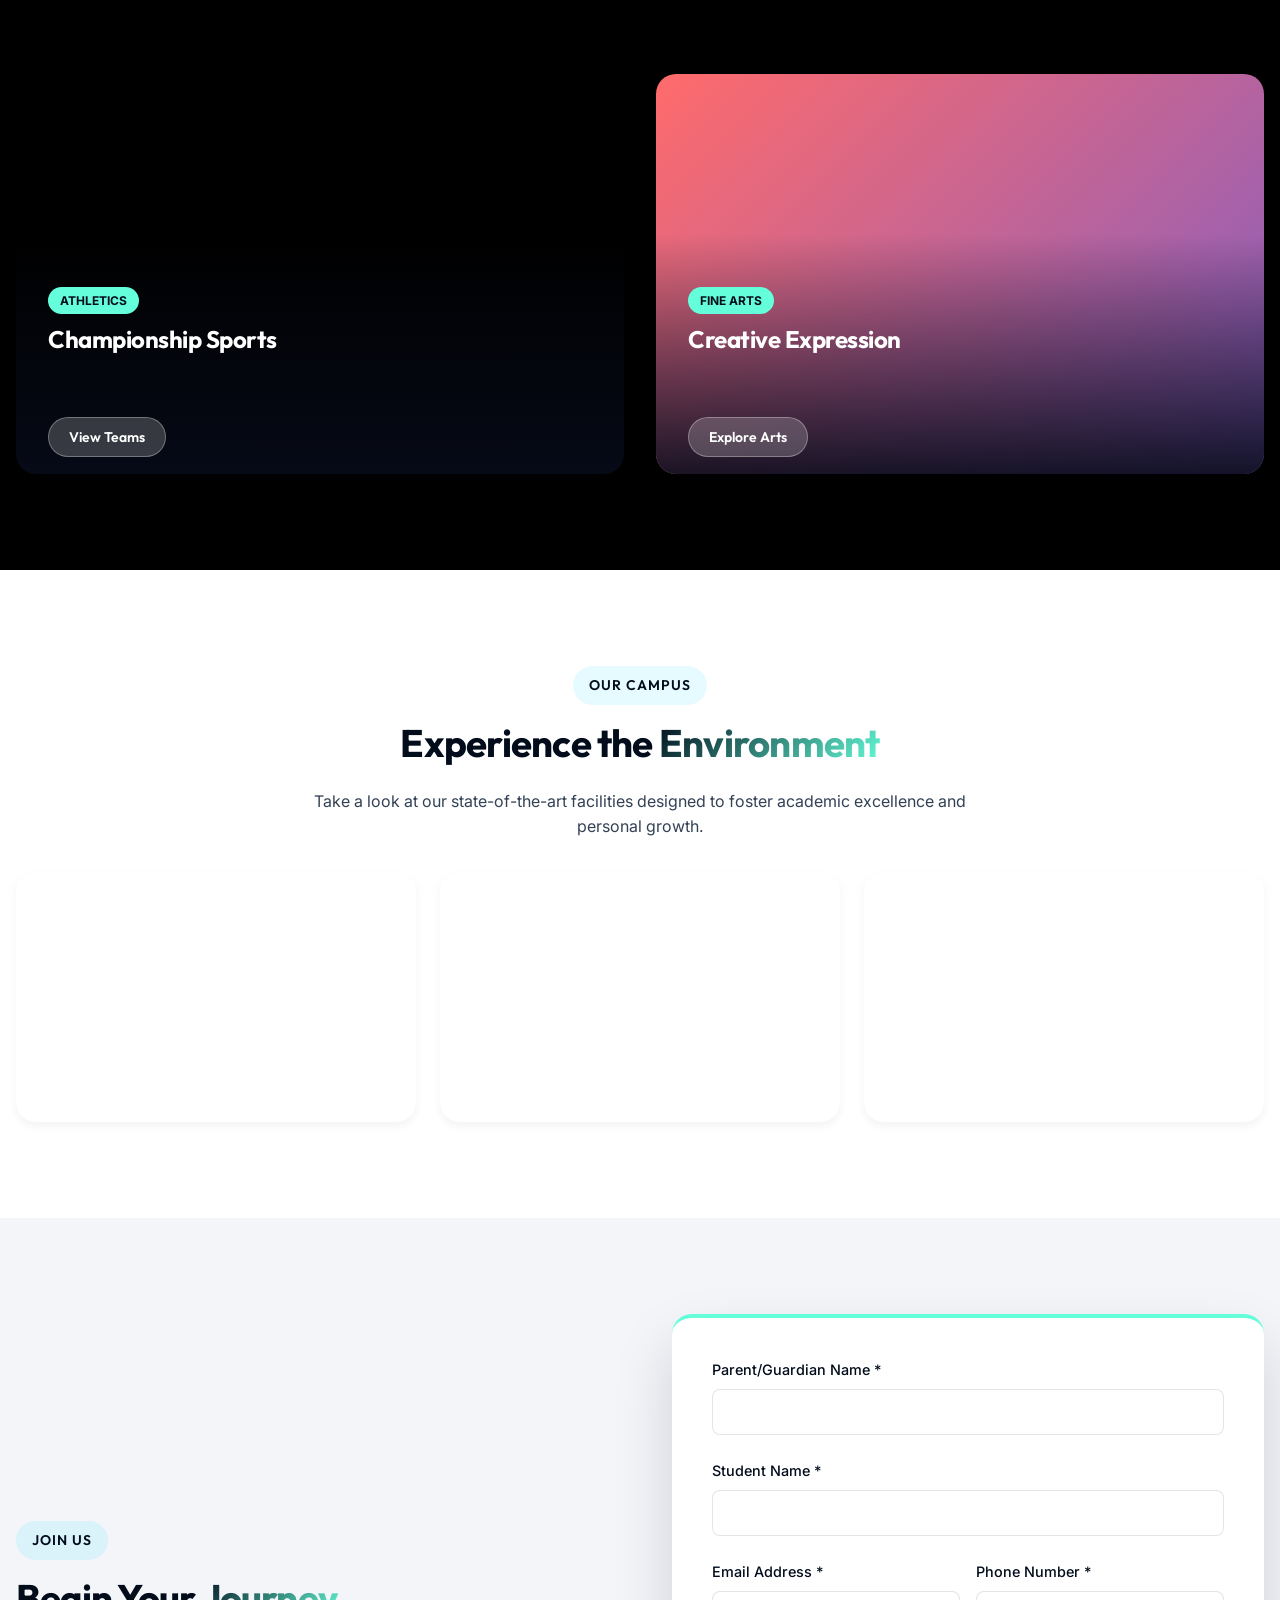
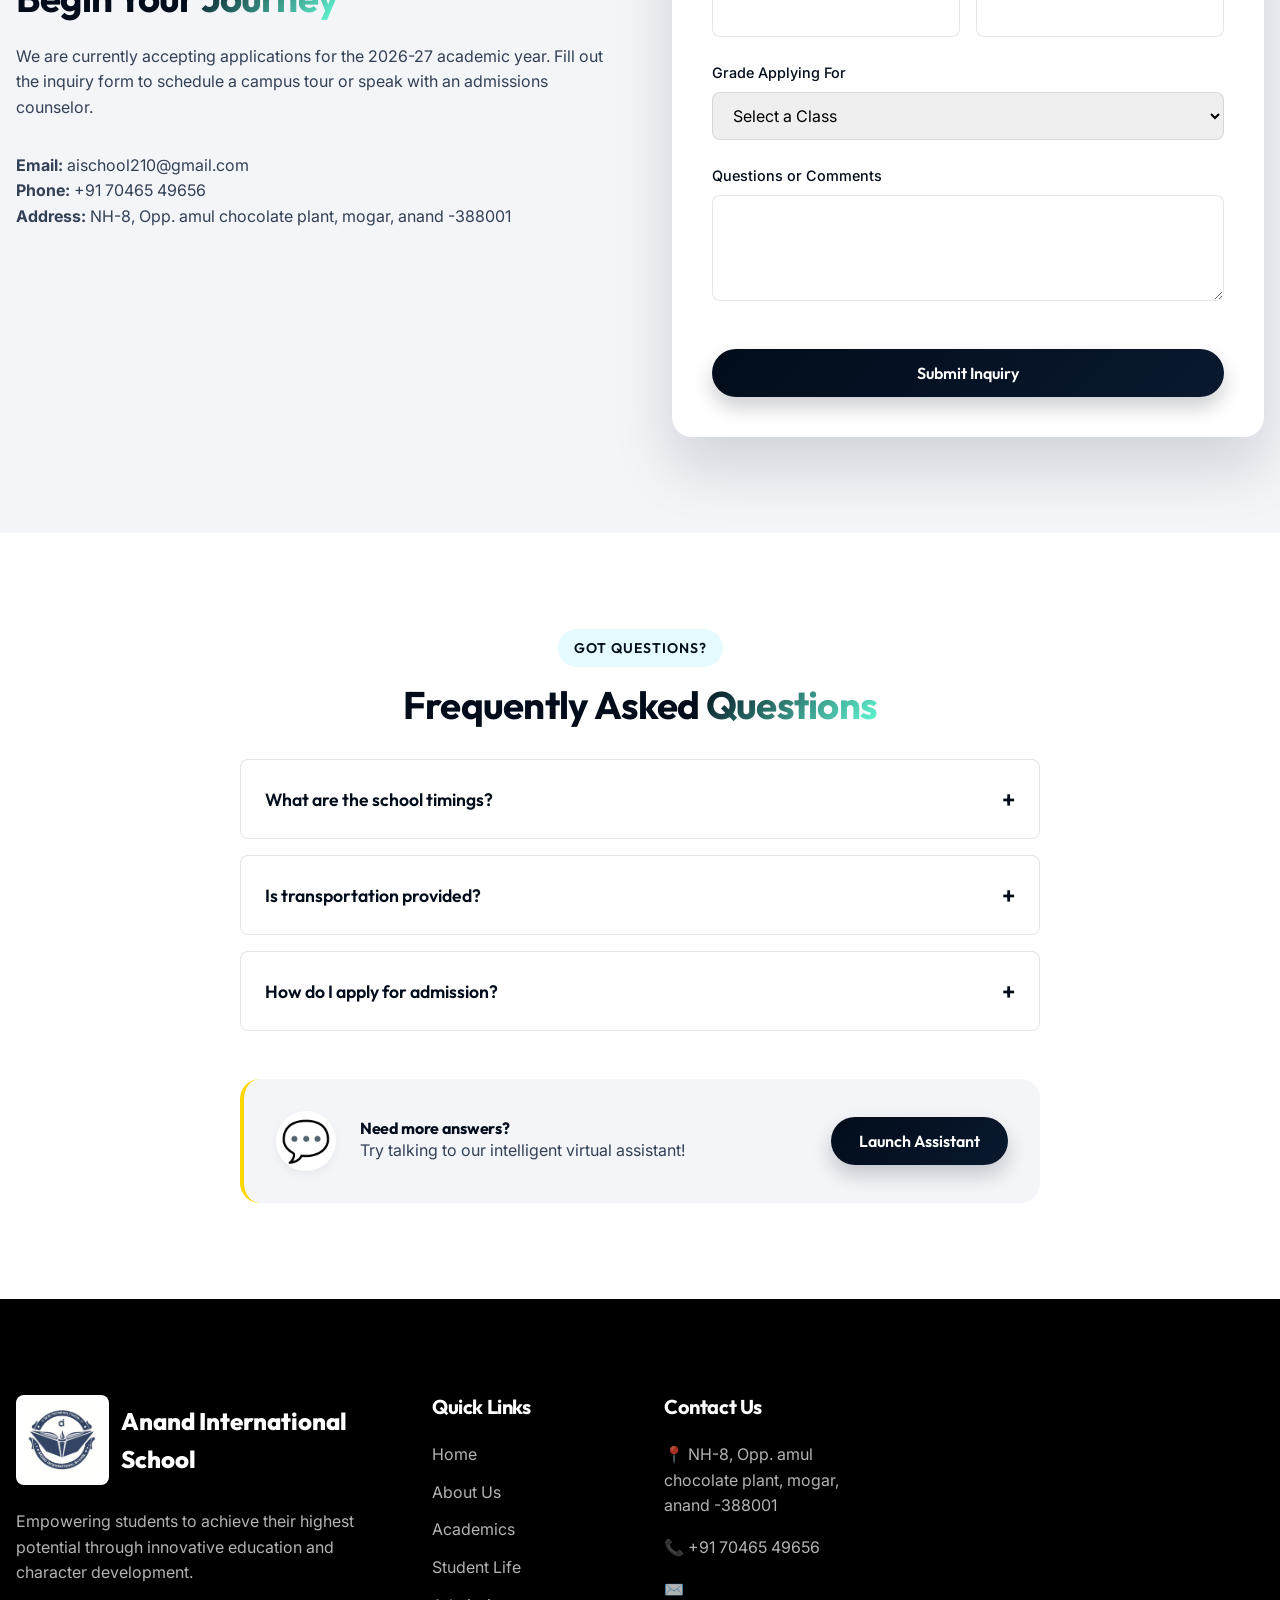
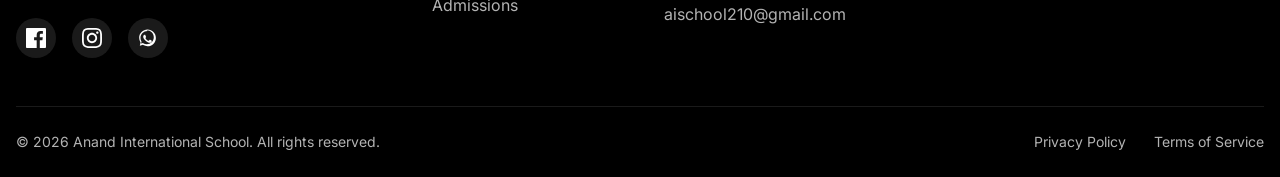
==== commit ff0cee2a: "Update index.html" ====
--- a/index.html
+++ b/index.html
@@ -165,7 +165,7 @@
             <div class="section-header fade-up d-flex justify-between align-center">
                 <div>
                     <div class="section-badge dark-mode">Student Life</div>
-                    <h2 class="section-title">Beyond the Classroom</span></h2>
+                    <h2 class="section-title"><span class="text-gradient-gold">Beyond the Classroom</span></h2>
                 </div>
                 <p class="header-desc">Discover your passion through our wide range of clubs, sports, and arts programs
                     designed to develop well-rounded individuals.</p>
